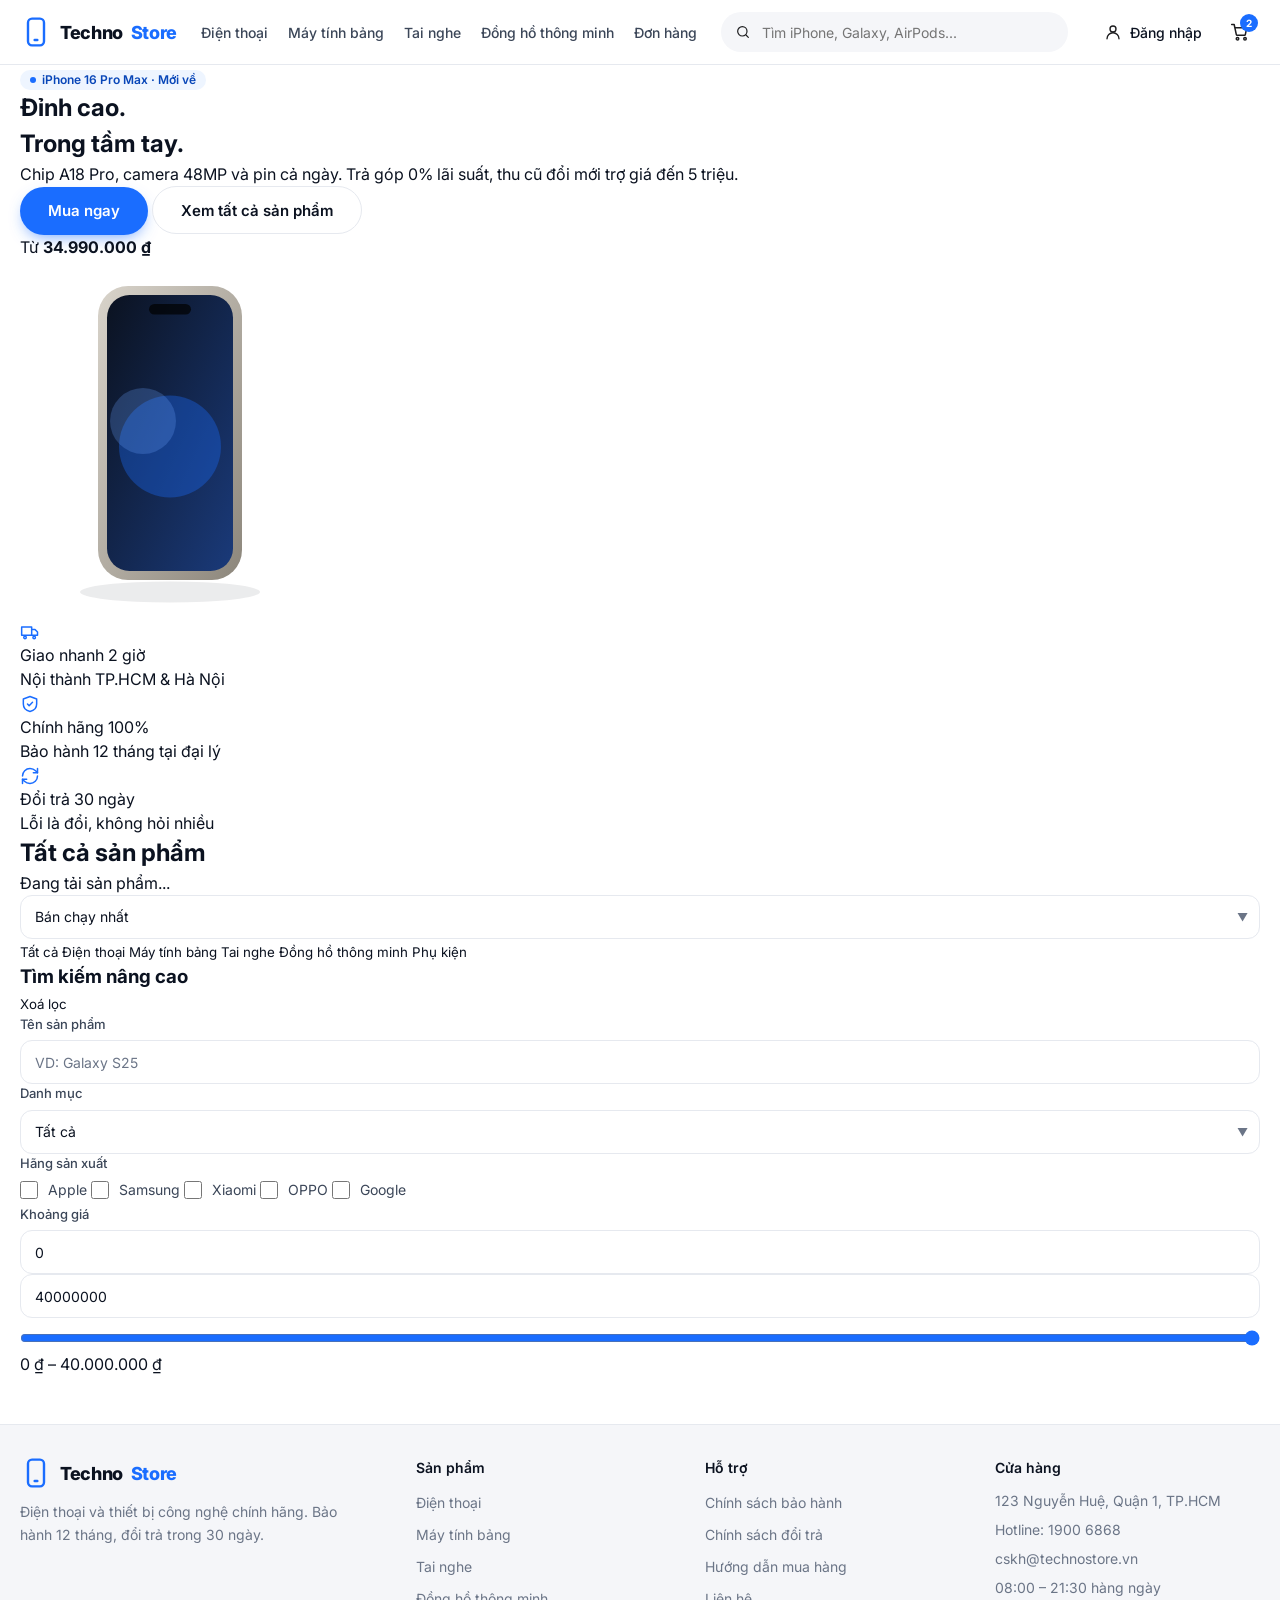
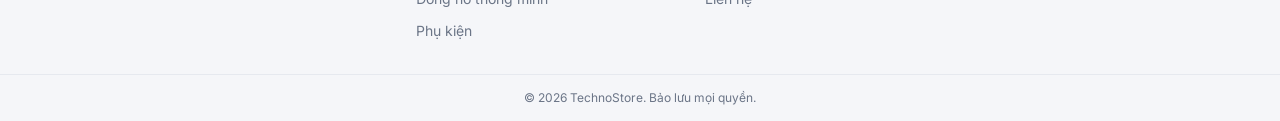
==== index.html @ b29549a3 "Merge branch 'main' into feature/admin" ====
<!DOCTYPE html>
<html lang="vi">

<head>
  <meta charset="UTF-8">
  <meta name="viewport" content="width=device-width, initial-scale=1.0">
  <title>TechnoStore - Điện thoại & Thiết bị công nghệ chính hãng</title>
  <meta name="description"
    content="TechnoStore chuyên cung cấp điện thoại, máy tính bảng, tai nghe, đồng hồ chính hãng. Bảo hành 12 tháng, giao hàng nhanh 2h.">

  <!-- Các tệp định kiểu CSS -->
  <link rel="stylesheet" href="css/components.css">
  <link rel="stylesheet" href="css/page/home.css">
</head>

<body>

  <!-- Vùng chứa phần đầu ứng dụng -->
  <div id="headerContainer"></div>

  <!-- Nội dung chính -->
  <main>
    <!-- Khu vực biểu ngữ nổi bật -->
    <section class="container hero-section">
      <div class="hero-banner">
        <!-- Nội dung giới thiệu nổi bật -->
        <div class="hero-text-col">
          <span class="badge badge-info">iPhone 16 Pro Max · Mới về</span>
          <h1 class="hero-heading">
            Đỉnh cao.<br />Trong tầm tay.
          </h1>
          <p class="hero-desc">
            Chip A18 Pro, camera 48MP và pin cả ngày. Trả góp 0% lãi suất, thu cũ đổi mới trợ giá đến 5 triệu.
          </p>
          <div class="hero-actions">
            <a href="view/customer/detail.html?id=1" class="btn btn-primary btn-lg">Mua ngay</a>
            <button onclick="document.getElementById('list').scrollIntoView({ behavior: 'smooth' })"
              class="btn btn-secondary btn-lg">
              Xem tất cả sản phẩm
            </button>
          </div>
          <div class="hero-price-tag">
            Từ <b id="heroStartingPrice">34.990.000 ₫</b>
          </div>
        </div>

        <!-- Hình minh họa nổi bật -->
        <div class="hero-art-col">
          <div class="hero-glow-circle"></div>
          <div id="heroArtWrapper" class="hero-device-art"></div>
        </div>
      </div>

      <!-- Hàng các ưu đãi nổi bật -->
      <div class="perks-grid">
        <div class="perk-card">
          <div class="perk-icon-wrap">
            <img src="assets/icon/giao-hang.svg" class="icon icon-20" alt="" />
          </div>
          <div>
            <div class="perk-title">Giao nhanh 2 giờ</div>
            <div class="perk-desc">Nội thành TP.HCM & Hà Nội</div>
          </div>
        </div>

        <div class="perk-card">
          <div class="perk-icon-wrap">
            <img src="assets/icon/bao-ve.svg" class="icon icon-20" alt="" />
          </div>
          <div>
            <div class="perk-title">Chính hãng 100%</div>
            <div class="perk-desc">Bảo hành 12 tháng tại đại lý</div>
          </div>
        </div>

        <div class="perk-card">
          <div class="perk-icon-wrap">
            <img src="assets/icon/refresh.svg" class="icon icon-20" alt="" />
          </div>
          <div>
            <div class="perk-title">Đổi trả 30 ngày</div>
            <div class="perk-desc">Lỗi là đổi, không hỏi nhiều</div>
          </div>
        </div>
      </div>
    </section>

    <!-- Khu vực danh sách sản phẩm chính -->
    <section id="list" class="container product-section">
      <!-- Thanh thông tin đầu mục -->
      <div class="section-top-bar">
        <div>
          <h2 class="section-title">Tất cả sản phẩm</h2>
          <p id="productCountDisplay" class="section-subtitle">Đang tải sản phẩm...</p>
        </div>

        <div class="section-controls">
          <div class="select-wrapper sort-select-wrap">
            <select id="filterSortSelect" class="select-control" aria-label="Sắp xếp sản phẩm">
              <option value="pop">Bán chạy nhất</option>
              <option value="asc">Giá thấp → cao</option>
              <option value="desc">Giá cao → thấp</option>
            </select>
            <span class="select-arrow">▼</span>
          </div>
        </div>
      </div>

      <!-- Các nút danh mục -->
      <div class="category-pills-row" id="categoryPillsWrapper">
        <button class="cat-pill-btn active" data-category="Tất cả" onclick="filterCtrl.setCategory('Tất cả')">Tất
          cả</button>
        <button class="cat-pill-btn" data-category="Điện thoại" onclick="filterCtrl.setCategory('Điện thoại')">Điện
          thoại</button>
        <button class="cat-pill-btn" data-category="Máy tính bảng" onclick="filterCtrl.setCategory('Máy tính bảng')">Máy
          tính bảng</button>
        <button class="cat-pill-btn" data-category="Tai nghe" onclick="filterCtrl.setCategory('Tai nghe')">Tai
          nghe</button>
        <button class="cat-pill-btn" data-category="Đồng hồ thông minh"
          onclick="filterCtrl.setCategory('Đồng hồ thông minh')">Đồng hồ thông minh</button>
        <button class="cat-pill-btn" data-category="Phụ kiện" onclick="filterCtrl.setCategory('Phụ kiện')">Phụ
          kiện</button>
      </div>

      <!-- Bố cục cửa hàng hai cột -->
      <div class="store-layout">
        <!-- Thanh bên bộ lọc -->
        <aside class="filter-sidebar">
          <div class="filter-sidebar-header">
            <h3 class="filter-sidebar-title">Tìm kiếm nâng cao</h3>
            <button onclick="filterCtrl.reset()" class="reset-filter-link">Xoá lọc</button>
          </div>

          <!-- Bộ lọc tên sản phẩm -->
          <div class="form-field" style="margin:0;">
            <label class="form-label">Tên sản phẩm</label>
            <input type="text" id="filterKeywordInput" placeholder="VD: Galaxy S25" class="input-control" />
          </div>

          <!-- Bộ lọc danh mục -->
          <div class="form-field" style="margin:0;">
            <label class="form-label">Danh mục</label>
            <div class="select-wrapper">
              <select id="filterCategorySelect" class="select-control">
                <option value="Tất cả">Tất cả</option>
                <option value="Điện thoại">Điện thoại</option>
                <option value="Máy tính bảng">Máy tính bảng</option>
                <option value="Tai nghe">Tai nghe</option>
                <option value="Đồng hồ thông minh">Đồng hồ thông minh</option>
                <option value="Phụ kiện">Phụ kiện</option>
              </select>
              <span class="select-arrow">▼</span>
            </div>
          </div>

          <!-- Bộ lọc hãng sản xuất bằng hộp kiểm -->
          <div>
            <div class="form-label">Hãng sản xuất</div>
            <div class="brand-checkbox-list">
              <label class="checkbox-label">
                <input type="checkbox" class="brand-filter-cb" value="Apple" /> Apple
              </label>
              <label class="checkbox-label">
                <input type="checkbox" class="brand-filter-cb" value="Samsung" /> Samsung
              </label>
              <label class="checkbox-label">
                <input type="checkbox" class="brand-filter-cb" value="Xiaomi" /> Xiaomi
              </label>
              <label class="checkbox-label">
                <input type="checkbox" class="brand-filter-cb" value="OPPO" /> OPPO
              </label>
              <label class="checkbox-label">
                <input type="checkbox" class="brand-filter-cb" value="Google" /> Google
              </label>
            </div>
          </div>

          <!-- Bộ lọc khoảng giá -->
          <div>
            <div class="form-label">Khoảng giá</div>
            <div class="price-inputs-grid">
              <input type="number" id="filterPriceMin" class="input-control" value="0" step="1000000"
                placeholder="Từ" />
              <input type="number" id="filterPriceMax" class="input-control" value="40000000" step="1000000"
                placeholder="Đến" />
            </div>
            <input type="range" id="filterPriceRange" min="0" max="40000000" step="1000000" value="40000000"
              style="margin-top: 12px;" />
            <div class="price-range-label" id="priceRangeLabel">0 ₫ – 40.000.000 ₫</div>
          </div>
        </aside>

        <!-- Lưới sản phẩm và phân trang -->
        <div>
          <div id="productsGrid" class="products-grid"></div>
          <div id="paginationContainer" class="pagination-wrapper"></div>
        </div>
      </div>
    </section>
  </main>

  <!-- Vùng chứa chân trang ứng dụng -->
  <div id="footerContainer"></div>

  <!-- Thanh điều hướng nhanh nổi -->
  <div id="floatingNavContainer"></div>

  <!-- Các mpdule JavaScript -->
  <script src="js/data.js"></script>
  <script src="js/components.js"></script>
  <script src="js/display.js"></script>
  <script src="js/search.js"></script>

  <script>
    document.addEventListener('DOMContentLoaded', () => {
      // 1. Hiển thị phần đầu trang và chân trang
      renderStoreHeader('headerContainer', {
        basePath: './',
        viewPath: 'view/',
        isRoot: true,
        activePage: 'home'
      });

      renderStoreFooter('footerContainer', {
        basePath: './',
        viewPath: 'view/',
        isRoot: true
      });

      // Hiển thị thanh điều hướng nhanh
      // renderFloatingNav('floatingNavContainer', {
      //   basePath: './',
      //   viewPath: 'view/',
      //   isRoot: true,
      //   active: 'store'
      // });

      // 2. Hiển thị hình minh họa nổi bật
      const hero = getProducts()[0];
      const heroArt = document.getElementById('heroArtWrapper');
      if (heroArt && hero) {
        heroArt.innerHTML = renderDeviceArt(hero, 'height:360px; width:auto;');
      }

      // 3. Khởi tạo bộ điều khiển tìm kiếm và lọc
      window.filterCtrl = new FilterController({
        detailUrlPrefix: 'view/customer/detail.html?id='
      });
      window.filterCtrl.init();

      // Kiểm tra danh mục trong URL (nếu có)
      const urlCat = new URLSearchParams(window.location.search).get('cat');
      if (urlCat) {
        filterCtrl.setCategory(urlCat);
      }
    });
  </script>
</body>

</html>
---- css/components.css ----
/* ==========================================================================
   TECHNOSTORE UI COMPONENTS 
   ==========================================================================
   BẢNG MÀU FIGMA (TRA CỨU NHANH):
   - Xanh dương chủ đạo (--color-brand-500): Nút "Mua ngay", Tag "MỚI", Viền Input.
   - Xanh dương đậm (--color-brand-600, 700): Trạng thái Hover/Active của nút chính.
   - Đen đậm (--color-ink): Tiêu đề sản phẩm, Giá tiền, Nút thêm giỏ hàng.
   - Xám đậm (--color-ink-2): Nhãn ô nhập (Label), Text mô tả phụ.
   - Xám nhạt (--color-ink-3): Text Placeholder, Giá cũ gạch ngang.
   - Xám viền (--color-line): Viền khung thẻ Card, Viền bảng Table.
   - Xám nền (--color-surface): Nền body trang web, Nền ảnh sản phẩm.
   - Trắng (--color-white): Nền khối thẻ Card, Nền Modal Popup.
   - Trạng thái: Thành công (Success/Xanh lá), Cảnh báo (Warning/Vàng), Lỗi (Danger/Đỏ).
   ========================================================================== */

@import url('https://fonts.googleapis.com/css2?family=Inter:wght@400;500;600;700;800&display=swap');
/* ==========================================================================
   1. HỆ THỐNG BIẾN TOÀN CỤC (:root)
   ========================================================================== */
:root {
  --font-sans: 'Inter', -apple-system, BlinkMacSystemFont, 'Segoe UI', Roboto, Helvetica, Arial, sans-serif;
  --font-mono: ui-monospace, SFMono-Regular, Menlo, Monaco, Consolas, monospace;

  --color-brand-50: #eef5ff;
  --color-brand-100: #d9e8ff;
  --color-brand-500: #1a6dff;
  --color-brand-600: #0a58e6;
  --color-brand-700: #0846b8;

  --color-ink: #0b1220;
  --color-ink-2: #3b4658;
  --color-ink-3: #6b7587;
  --color-line: #e6e9ef;
  --color-surface: #f5f6f9;
  --color-white: #ffffff;

  --color-success-bg: #ecfdf5;
  --color-success-text: #047857;
  --color-success-dot: #10b981;

  --color-warning-bg: #fffbeb;
  --color-warning-text: #b45309;
  --color-warning-dot: #f59e0b;

  --color-danger-bg: #fef2f2;
  --color-danger-text: #b91c1c;
  --color-danger-dot: #ef4444;

  --color-info-bg: #eef5ff;
  --color-info-text: #0846b8;
  --color-info-dot: #1a6dff;

  --shadow-soft: 0 1px 2px rgba(11, 18, 32, 0.04), 0 8px 24px -8px rgba(11, 18, 32, 0.08);
  --shadow-lift: 0 2px 4px rgba(11, 18, 32, 0.05), 0 18px 40px -12px rgba(11, 18, 32, 0.18);
  --shadow-primary-btn: 0 6px 16px -6px rgba(26, 109, 255, 0.7);

  --radius-sm: 8px;
  --radius-md: 12px;
  --radius-lg: 16px;
  --radius-xl: 20px;
  --radius-2xl: 24px;
  --radius-3xl: 32px;
  --radius-full: 9999px;

  --transition-fast: 0.15s ease;
  --transition-normal: 0.2s ease;
}

/* ==========================================================================
   2. RESET CSS & CẤU HÌNH FONT CHỮ MẶC ĐỊNH
   ========================================================================== */
*,
*::before,
*::after {
  box-sizing: border-box;
  margin: 0;
  padding: 0;
}

html,
body {
  min-height: 100%;
}

body {
  font-family: var(--font-sans);
  background-color: var(--color-white);
  color: var(--color-ink);
  -webkit-font-smoothing: antialiased;
  -moz-osx-font-smoothing: grayscale;
  line-height: 1.5;
}

* {
  scrollbar-width: none;
}

*::-webkit-scrollbar {
  display: none;
}

::selection {
  background: var(--color-brand-100);
  color: var(--color-ink);
}

a {
  color: inherit;
  text-decoration: none;
}

button {
  font-family: inherit;
  border: none;
  background: none;
  cursor: pointer;
  color: inherit;
}

button:disabled {
  cursor: not-allowed;
}

input,
select,
textarea {
  font-family: inherit;
  font-size: inherit;
}

ul,
ol {
  list-style: none;
}

img,
svg {
  display: block;
  max-width: 100%;
}

/* ==========================================================================
   3. BỐ CỤC KHUNG CHỨA (CONTAINER) & HIỆU ỨNG POPUP
   ========================================================================== */
@keyframes pop {
  from {
    opacity: 0;
    transform: translateY(8px) scale(0.98);
  }

  to {
    opacity: 1;
    transform: none;
  }
}

.pop {
  animation: pop 0.25s ease-out forwards;
}

.container {
  width: 100%;
  max-width: 1280px;
  margin-left: auto;
  margin-right: auto;
  padding-left: 20px;
  padding-right: 20px;
}

.container-narrow {
  width: 100%;
  max-width: 1152px;
  margin-left: auto;
  margin-right: auto;
  padding-left: 20px;
  padding-right: 20px;
}

/* ==========================================================================
   4. CÁC BIẾN THỂ NÚT BẤM (BUTTONS)
   Tương ứng các nút Mua ngay, Đăng nhập, Hủy, Xem thêm trên Figma
   ========================================================================== */
.btn {
  display: inline-flex;
  align-items: center;
  justify-content: center;
  gap: 8px;
  border-radius: var(--radius-full);
  font-weight: 600;
  transition: all var(--transition-fast);
  cursor: pointer;
  text-decoration: none;
  white-space: nowrap;
}

.btn:focus-visible {
  outline: 2px solid var(--color-brand-500);
  outline-offset: 2px;
}

.btn:disabled {
  background-color: var(--color-surface) !important;
  color: var(--color-ink-3) !important;
  box-shadow: none !important;
  border-color: transparent !important;
  cursor: not-allowed;
}

.btn-primary {
  background-color: var(--color-brand-500);
  color: var(--color-white);
  box-shadow: var(--shadow-primary-btn);
}

.btn-primary:hover:not(:disabled) {
  background-color: var(--color-brand-600);
}

.btn-primary:active:not(:disabled) {
  background-color: var(--color-brand-700);
}

.btn-dark {
  background-color: var(--color-ink);
  color: var(--color-white);
}

.btn-dark:hover:not(:disabled) {
  background-color: #000000;
}

.btn-secondary {
  background-color: var(--color-white);
  color: var(--color-ink);
  border: 1px solid var(--color-line);
}

.btn-secondary:hover:not(:disabled) {
  border-color: var(--color-ink-3);
  background-color: var(--color-surface);
}

.btn-ghost {
  background-color: transparent;
  color: var(--color-brand-600);
}

.btn-ghost:hover:not(:disabled) {
  background-color: var(--color-brand-50);
}

.btn-danger {
  background-color: var(--color-danger-bg);
  color: var(--color-danger-text);
}

.btn-danger:hover:not(:disabled) {
  background-color: #fee2e2;
}

.btn-sm {
  height: 32px;
  padding: 0 12px;
  font-size: 13px;
}

.btn-md {
  height: 40px;
  padding: 0 20px;
  font-size: 14px;
}

.btn-lg {
  height: 48px;
  padding: 0 28px;
  font-size: 15px;
}

.btn-full {
  width: 100%;
}

/* ==========================================================================
   5. Ô NHẬP LIỆU & BIỂU MẪU (FORMS & INPUTS)
   Tương ứng thanh Tìm kiếm, Form Đăng nhập/Thanh toán trên Figma
   ========================================================================== */
.form-field {
  display: block;
  margin-bottom: 16px;
}

.form-label {
  display: block;
  margin-bottom: 6px;
  font-size: 13px;
  font-weight: 500;
  color: var(--color-ink-2);
}

.form-hint {
  display: block;
  margin-top: 4px;
  font-size: 12px;
  color: var(--color-ink-3);
}

.input-control,
.select-control,
.textarea-control {
  height: 44px;
  width: 100%;
  border-radius: var(--radius-md);
  border: 1px solid var(--color-line);
  background-color: var(--color-white);
  padding: 0 14px;
  font-size: 14px;
  color: var(--color-ink);
  transition: border-color var(--transition-fast), box-shadow var(--transition-fast);
}

.textarea-control {
  height: auto;
  padding: 12px 14px;
  resize: vertical;
}

.input-control::placeholder,
.textarea-control::placeholder {
  color: var(--color-ink-3);
}

.input-control:focus,
.select-control:focus,
.textarea-control:focus {
  border-color: var(--color-brand-500);
  outline: none;
  box-shadow: 0 0 0 4px var(--color-brand-100);
}

.input-control:disabled,
.select-control:disabled,
.textarea-control:disabled {
  background-color: var(--color-surface);
  cursor: not-allowed;
}

.select-wrapper {
  position: relative;
  display: block;
  width: 100%;
}

.select-control {
  appearance: none;
  -webkit-appearance: none;
  padding-right: 36px;
  cursor: pointer;
}

.select-arrow {
  position: absolute;
  right: 12px;
  top: 50%;
  transform: translateY(-50%);
  pointer-events: none;
  color: var(--color-ink-3);
  font-size: 11px;
}

.checkbox-label,
.radio-label {
  display: inline-flex;
  align-items: center;
  gap: 10px;
  font-size: 14px;
  color: var(--color-ink-2);
  cursor: pointer;
  user-select: none;
  transition: color var(--transition-fast);
}

.checkbox-label:hover,
.radio-label:hover {
  color: var(--color-ink);
}

.checkbox-label input[type="checkbox"],
.radio-label input[type="radio"] {
  width: 18px;
  height: 18px;
  accent-color: var(--color-brand-500);
  cursor: pointer;
}

input[type="range"] {
  width: 100%;
  accent-color: var(--color-brand-500);
  cursor: pointer;
}

/* ==========================================================================
   6. NHÃN TRẠNG THÁI & TAG SẢN PHẨM (BADGES & TAGS)
   Tương ứng nhãn Đã giao/Đã hủy trong Admin, tag Giảm giá ở góc thẻ sản phẩm
   ========================================================================== */
.badge {
  display: inline-flex;
  align-items: center;
  gap: 6px;
  white-space: nowrap;
  border-radius: var(--radius-full);
  padding: 4px 10px;
  font-size: 12px;
  font-weight: 600;
  line-height: 1;
}

.badge::before {
  content: '';
  display: inline-block;
  width: 6px;
  height: 6px;
  border-radius: var(--radius-full);
}

.badge-info {
  background-color: var(--color-info-bg);
  color: var(--color-info-text);
}

.badge-info::before {
  background-color: var(--color-info-dot);
}

.badge-warning {
  background-color: var(--color-warning-bg);
  color: var(--color-warning-text);
}

.badge-warning::before {
  background-color: var(--color-warning-dot);
}

.badge-success {
  background-color: var(--color-success-bg);
  color: var(--color-success-text);
}

.badge-success::before {
  background-color: var(--color-success-dot);
}

.badge-danger {
  background-color: var(--color-danger-bg);
  color: var(--color-danger-text);
}

.badge-danger::before {
  background-color: var(--color-danger-dot);
}

.badge-neutral {
  background-color: var(--color-surface);
  color: var(--color-ink-2);
}

.badge-neutral::before {
  background-color: var(--color-ink-3);
}

.product-tag {
  border-radius: var(--radius-full);
  padding: 4px 10px;
  font-size: 11px;
  font-weight: 700;
  color: var(--color-white);
  line-height: 1;
}

.product-tag-new {
  background-color: var(--color-brand-500);
}

.product-tag-sale {
  background-color: var(--color-danger-dot);
}

/* ==========================================================================
   7. THANH CHUYỂN TRANG (PAGINATION)
   Tương ứng cụm số thứ tự trang [1] [2] [3] ở cuối danh sách sản phẩm
   ========================================================================== */
.pagination {
  display: flex;
  align-items: center;
  justify-content: center;
  gap: 4px;
}

.page-btn {
  display: grid;
  place-items: center;
  width: 36px;
  height: 36px;
  border-radius: var(--radius-full);
  font-size: 14px;
  font-weight: 500;
  color: var(--color-ink-2);
  transition: all var(--transition-fast);
  cursor: pointer;
}

.page-btn:hover:not(:disabled):not(.active) {
  background-color: var(--color-surface);
  color: var(--color-ink);
}

.page-btn.active {
  background-color: var(--color-ink);
  color: var(--color-white);
}

.page-btn:disabled {
  opacity: 0.4;
  cursor: not-allowed;
}

/* ==========================================================================
   8. BẢNG DỮ LIỆU QUẢN TRỊ ADMIN (DATA TABLE)
   Tương ứng danh sách Khách hàng, Đơn hàng, Kho hàng trong trang Admin
   ========================================================================== */
.table-responsive {
  width: 100%;
  overflow-x: auto;
  border-radius: var(--radius-2xl);
  border: 1px solid var(--color-line);
  background-color: var(--color-white);
  box-shadow: var(--shadow-soft);
}

.data-table {
  width: 100%;
  min-width: 720px;
  border-collapse: collapse;
  text-align: left;
  font-size: 14px;
}

.data-table thead tr {
  border-bottom: 1px solid var(--color-line);
  background-color: rgba(245, 246, 249, 0.7);
  font-size: 12px;
  text-transform: uppercase;
  letter-spacing: 0.05em;
  color: var(--color-ink-3);
}

.data-table th {
  padding: 12px 16px;
  font-weight: 600;
}

.data-table tbody tr {
  border-bottom: 1px solid rgba(230, 233, 239, 0.7);
  transition: background-color var(--transition-fast);
}

.data-table tbody tr:last-child {
  border-bottom: none;
}

.data-table tbody tr:hover {
  background-color: rgba(238, 245, 255, 0.4);
}

.data-table td {
  padding: 14px 16px;
  color: var(--color-ink-2);
  vertical-align: middle;
}

.data-table .text-right {
  text-align: right;
}

.data-table .text-center {
  text-align: center;
}

/* ==========================================================================
   9. CỬA SỔ BẬT LÊN (MODAL POPUP)
   Tương ứng khung Xác nhận xóa, form Thêm Sản Phẩm bật đè lên màn hình
   ========================================================================== */
.modal-overlay {
  position: fixed;
  inset: 0;
  z-index: 100;
  display: grid;
  place-items: center;
  background-color: rgba(11, 18, 32, 0.4);
  padding: 16px;
  backdrop-filter: blur(4px);
}

.modal-box {
  width: 100%;
  max-width: 480px;
  max-height: 90vh;
  overflow-y: auto;
  background-color: var(--color-white);
  border-radius: var(--radius-3xl);
  box-shadow: var(--shadow-lift);
}

.modal-box.modal-wide {
  max-width: 680px;
}

.modal-header {
  display: flex;
  align-items: center;
  justify-content: space-between;
  border-bottom: 1px solid var(--color-line);
  padding: 16px 24px;
}

.modal-title {
  font-size: 18px;
  font-weight: 600;
}

.modal-close-btn {
  display: grid;
  place-items: center;
  width: 32px;
  height: 32px;
  border-radius: var(--radius-full);
  color: var(--color-ink-3);
  transition: background-color var(--transition-fast);
}

.modal-close-btn:hover {
  background-color: var(--color-surface);
  color: var(--color-ink);
}

.modal-body {
  padding: 20px 24px;
}

.modal-footer {
  display: flex;
  justify-content: flex-end;
  gap: 8px;
  border-top: 1px solid var(--color-line);
  padding: 16px 24px;
}

/* ==========================================================================
   10. THẺ HIỂN THỊ SẢN PHẨM (PRODUCT CARD)
   Tương ứng khối chữ nhật chứa ảnh, tên, giá bán và nút [+] Thêm giỏ hàng
   ========================================================================== */
.product-card {
  display: flex;
  flex-direction: column;
  overflow: hidden;
  border-radius: var(--radius-3xl);
  border: 1px solid var(--color-line);
  background-color: var(--color-white);
  box-shadow: var(--shadow-soft);
  transition: transform var(--transition-normal), box-shadow var(--transition-normal);
}

.product-card:hover {
  transform: translateY(-4px);
  box-shadow: var(--shadow-lift);
}

.product-img-btn {
  position: relative;
  display: block;
  background-color: var(--color-surface);
  padding: 24px 32px 8px;
  text-align: left;
  border: none;
  cursor: pointer;
  width: 100%;
}

.product-badges {
  position: absolute;
  left: 16px;
  top: 16px;
  display: flex;
  gap: 6px;
  z-index: 2;
}

.product-art-wrap {
  margin: 0 auto;
  height: 192px;
  display: flex;
  align-items: center;
  justify-content: center;
  transition: transform 0.3s ease;
}

.product-card:hover .product-art-wrap {
  transform: scale(1.05);
}

.product-card-body {
  display: flex;
  flex-direction: column;
  flex: 1;
  gap: 8px;
  padding: 20px;
}

.product-brand {
  font-size: 12px;
  font-weight: 500;
  text-transform: uppercase;
  letter-spacing: 0.05em;
  color: var(--color-ink-3);
}

.product-title {
  text-align: left;
  font-size: 15px;
  font-weight: 600;
  line-height: 1.4;
  color: var(--color-ink);
  transition: color var(--transition-fast);
  text-decoration: none;
  cursor: pointer;
  border: none;
  padding: 0;
  background: none;
}

.product-title:hover {
  color: var(--color-brand-600);
}

.product-rating {
  display: flex;
  align-items: center;
  gap: 4px;
  font-size: 12px;
  color: var(--color-ink-3);
}

.star-icon {
  color: #fbbf24;
  fill: #fbbf24;
}

.product-bottom-row {
  margin-top: auto;
  display: flex;
  align-items: flex-end;
  justify-content: space-between;
  gap: 8px;
  padding-top: 8px;
}

.product-price {
  font-size: 18px;
  font-weight: 700;
  color: var(--color-ink);
}

.product-old-price {
  font-size: 12px;
  color: var(--color-ink-3);
  text-decoration: line-through;
}

.product-add-btn {
  display: grid;
  place-items: center;
  width: 40px;
  height: 40px;
  border-radius: var(--radius-full);
  background-color: var(--color-ink);
  color: var(--color-white);
  transition: background-color var(--transition-fast), transform var(--transition-fast);
  cursor: pointer;
  border: none;
}

.product-add-btn:hover {
  background-color: var(--color-brand-500);
  transform: scale(1.05);
}

/* ==========================================================================
   11. THANH ĐIỀU HƯỚNG ĐẦU TRANG (STORE HEADER)
   Tương ứng thanh chứa Logo, Ô tìm kiếm và icon Giỏ hàng cố định trên cùng
   ========================================================================== */
.store-header {
  position: sticky;
  top: 0;
  z-index: 40;
  border-bottom: 1px solid var(--color-line);
  background-color: rgba(255, 255, 255, 0.85);
  backdrop-filter: blur(20px);
  -webkit-backdrop-filter: blur(20px);
}

.header-container {
  display: flex;
  height: 64px;
  max-width: 1280px;
  margin: 0 auto;
  align-items: center;
  gap: 24px;
  padding: 0 20px;
}

.brand-logo {
  display: flex;
  align-items: center;
  gap: 8px;
  font-size: 18px;
  font-weight: 800;
  letter-spacing: -0.02em;
  color: var(--color-ink);
  text-decoration: none;
}

.logo-icon-box {
  display: grid;
  place-items: center;
  width: 32px;
  height: 32px;
  border-radius: var(--radius-md);
  background-color: var(--color-brand-500);
  color: var(--color-white);
}

.brand-accent {
  color: var(--color-brand-500);
}

.store-nav {
  display: none;
  align-items: center;
  gap: 20px;
  font-size: 14px;
  font-weight: 500;
  color: var(--color-ink-2);
}

@media (min-width: 1024px) {
  .store-nav {
    display: flex;
  }
}

.nav-link {
  color: var(--color-ink-2);
  text-decoration: none;
  transition: color var(--transition-fast);
}

.nav-link:hover,
.nav-link.active {
  color: var(--color-ink);
}

.header-search {
  position: relative;
  display: none;
  flex: 1;
  max-width: 448px;
  margin-left: auto;
}

@media (min-width: 768px) {
  .header-search {
    display: block;
  }
}

.header-search-icon {
  position: absolute;
  left: 14px;
  top: 50%;
  transform: translateY(-50%);
  color: var(--color-ink-3);
  pointer-events: none;
}

.header-search-input {
  width: 100%;
  height: 40px;
  border-radius: var(--radius-full);
  background-color: var(--color-surface);
  border: 1px solid transparent;
  padding-left: 40px;
  padding-right: 16px;
  font-size: 14px;
  outline: none;
  transition: all var(--transition-fast);
}

.header-search-input:focus {
  background-color: var(--color-white);
  border-color: var(--color-brand-500);
  box-shadow: 0 0 0 4px var(--color-brand-100);
}

.header-actions {
  display: flex;
  align-items: center;
  gap: 6px;
  margin-left: auto;
}

@media (min-width: 768px) {
  .header-actions {
    margin-left: 0;
  }
}

.user-btn {
  display: flex;
  height: 40px;
  align-items: center;
  gap: 8px;
  border-radius: var(--radius-full);
  padding: 0 12px;
  font-size: 14px;
  font-weight: 500;
  color: var(--color-ink);
  transition: background-color var(--transition-fast);
}

.user-btn:hover {
  background-color: var(--color-surface);
}

.cart-btn {
  position: relative;
  display: grid;
  place-items: center;
  width: 40px;
  height: 40px;
  border-radius: var(--radius-full);
  color: var(--color-ink);
  transition: background-color var(--transition-fast);
}

.cart-btn:hover {
  background-color: var(--color-surface);
}

.cart-count-badge {
  position: absolute;
  right: 2px;
  top: 2px;
  display: grid;
  place-items: center;
  width: 18px;
  height: 18px;
  border-radius: var(--radius-full);
  background-color: var(--color-brand-500);
  font-size: 10px;
  font-weight: 700;
  color: var(--color-white);
  line-height: 1;
}

/* ==========================================================================
   12. CHÂN TRANG WEB (STORE FOOTER)
   Tương ứng dải thông tin Liên hệ, Chính sách ở cuối mọi trang
   ========================================================================== */
.store-footer {
  margin-top: 48px;
  border-top: 1px solid var(--color-line);
  background-color: var(--color-surface);
}

.footer-container {
  display: grid;
  gap: 24px;
  max-width: 1280px;
  margin: 0 auto;
  padding: 32px 20px;
}

@media (min-width: 768px) {
  .footer-container {
    grid-template-columns: 1.4fr 1fr 1fr 1fr;
  }
}

.footer-brand-desc {
  margin-top: 12px;
  max-width: 320px;
  font-size: 14px;
  line-height: 1.6;
  color: var(--color-ink-3);
}

.footer-admin-link {
  display: inline-block;
  margin-top: 16px;
  font-size: 12px;
  font-weight: 500;
  color: var(--color-brand-600);
  text-decoration: none;
}

.footer-admin-link:hover {
  text-decoration: underline;
}

.footer-col-title {
  margin-bottom: 12px;
  font-size: 14px;
  font-weight: 600;
  color: var(--color-ink);
}

.footer-links-list {
  display: flex;
  flex-direction: column;
  gap: 8px;
}

.footer-link {
  font-size: 14px;
  color: var(--color-ink-3);
  text-decoration: none;
  transition: color var(--transition-fast);
}

.footer-link:hover {
  color: var(--color-ink);
}

.footer-bottom-bar {
  border-top: 1px solid var(--color-line);
  padding: 14px 0;
  text-align: center;
  font-size: 12px;
  color: var(--color-ink-3);
}

/* ==========================================================================
   13. THANH MENU NỔI DƯỚI MÀN HÌNH (FLOATING BOTTOM NAV)
   Tương ứng thanh chứa nút "Khách hàng" / "Quản trị" trôi nổi dưới đáy
   ========================================================================== */
.floating-nav {
  position: fixed;
  bottom: 16px;
  left: 50%;
  transform: translateX(-50%);
  z-index: 60;
  display: flex;
  gap: 4px;
  border-radius: var(--radius-full);
  border: 1px solid var(--color-line);
  background-color: rgba(255, 255, 255, 0.92);
  padding: 4px;
  box-shadow: var(--shadow-lift);
  backdrop-filter: blur(20px);
  -webkit-backdrop-filter: blur(20px);
}

.floating-pill-btn {
  display: flex;
  height: 36px;
  align-items: center;
  gap: 6px;
  border-radius: var(--radius-full);
  padding: 0 16px;
  font-size: 13px;
  font-weight: 600;
  color: var(--color-ink-2);
  transition: all var(--transition-fast);
  text-decoration: none;
}

.floating-pill-btn:hover {
  background-color: var(--color-surface);
}

.floating-pill-btn.active {
  background-color: var(--color-ink);
  color: var(--color-white);
}

/* ==========================================================================
   14. CÁC CLASS CHỈNH KÍCH THƯỚC ICON NHANH
   ========================================================================== */
.icon {
  display: inline-block;
  vertical-align: middle;
  flex-shrink: 0;
}

.icon-14 {
  width: 14px;
  height: 14px;
}

.icon-16 {
  width: 16px;
  height: 16px;
}

.icon-18 {
  width: 18px;
  height: 18px;
}

.icon-20 {
  width: 20px;
  height: 20px;
}

.icon-24 {
  width: 24px;
  height: 24px;
}

.icon-32 {
  width: 32px;
  height: 32px;
}
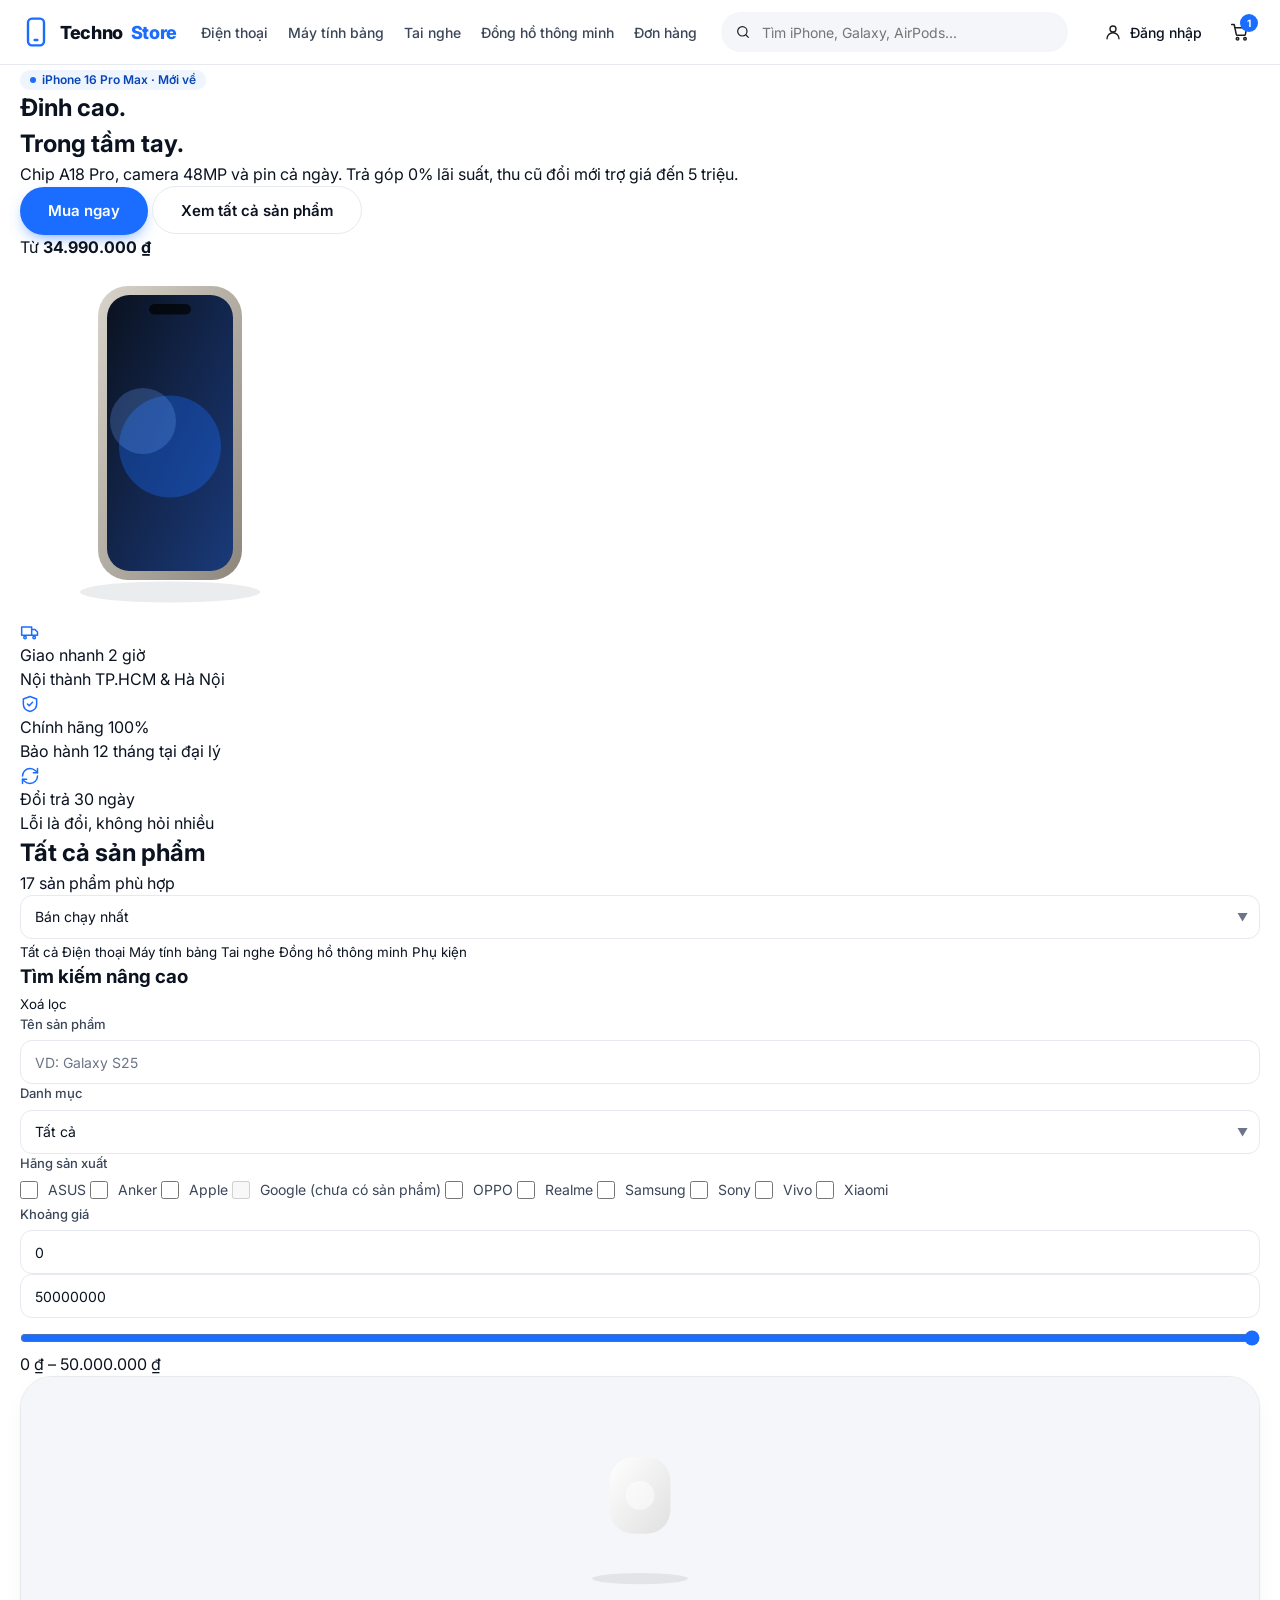
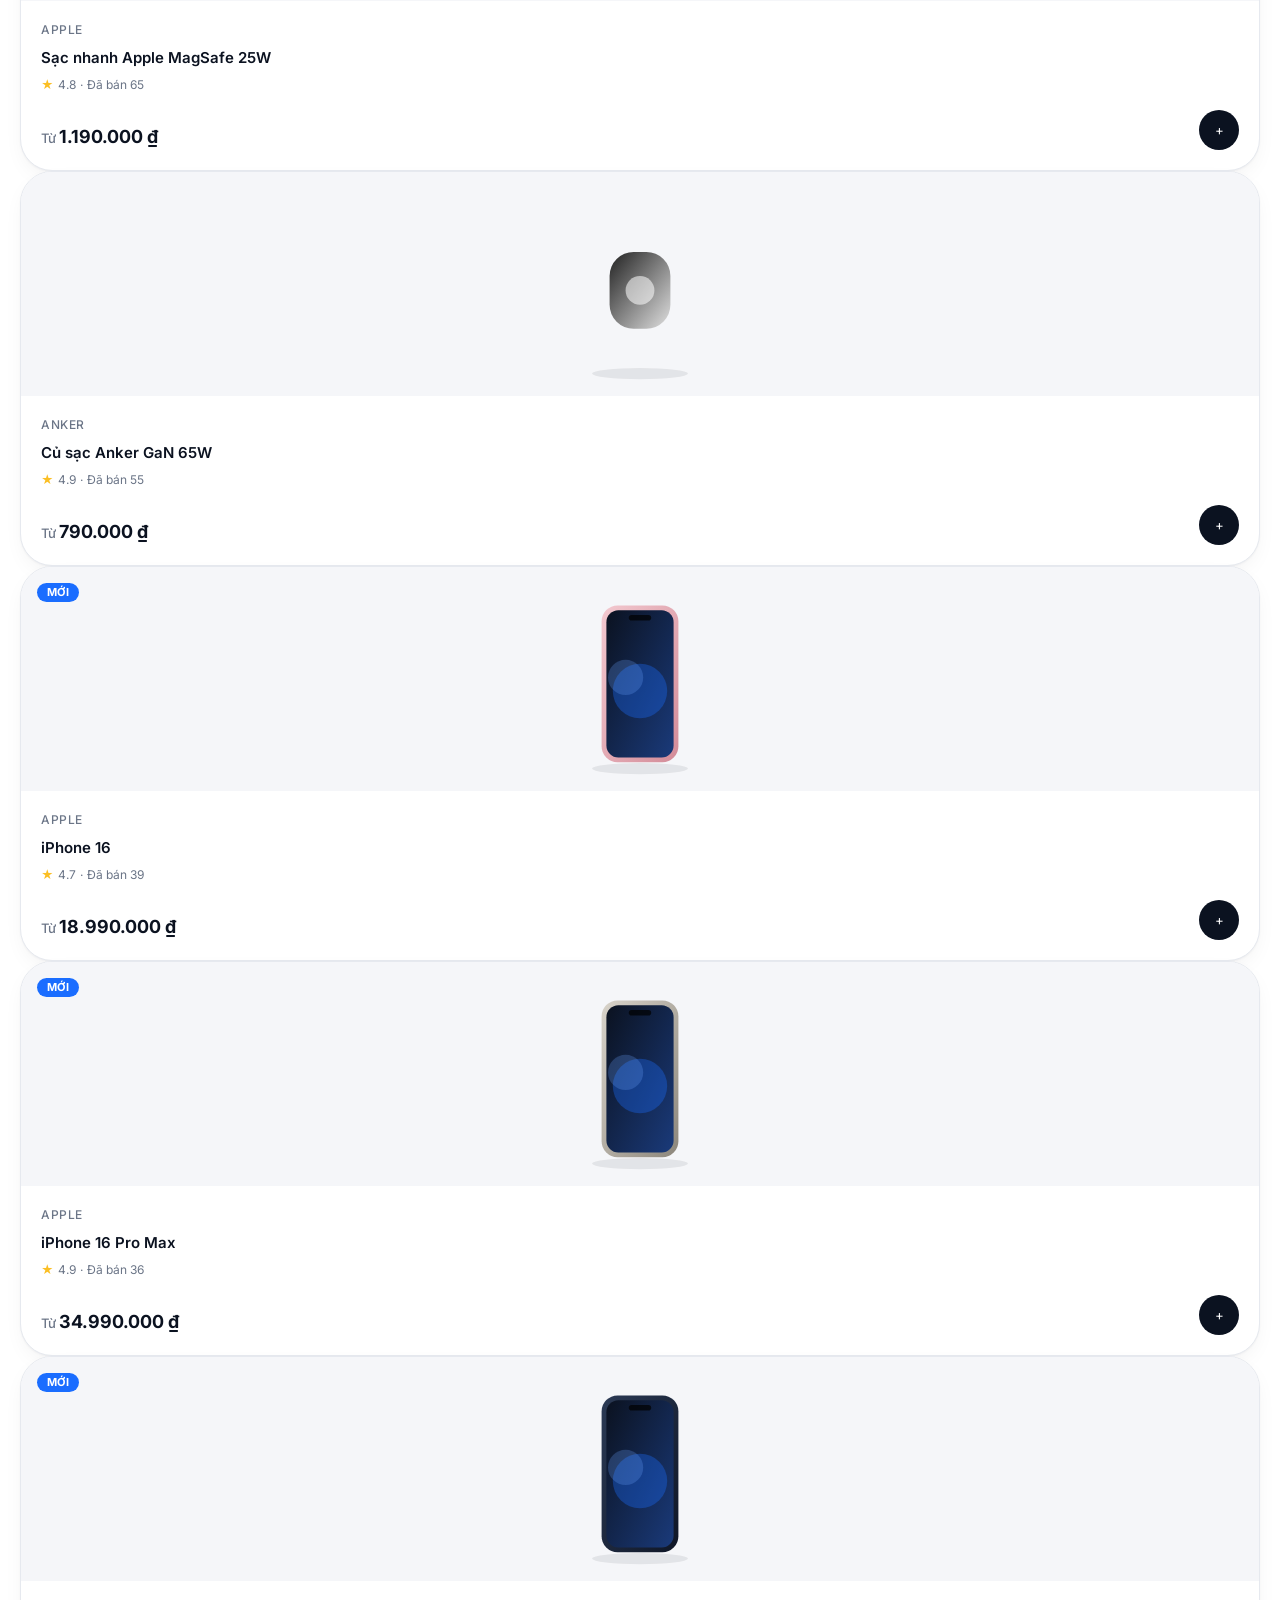
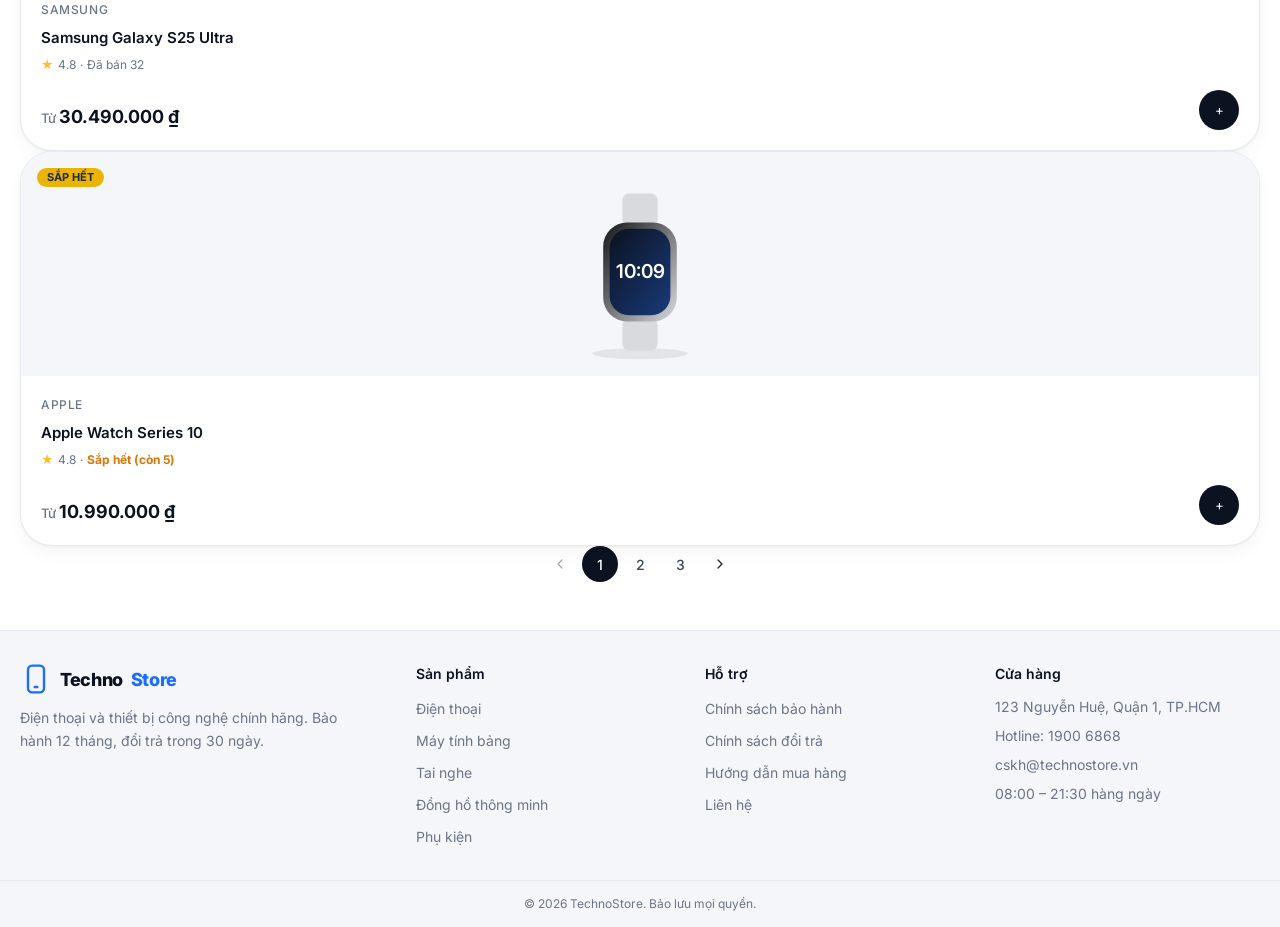
==== commit 8d8f651d: "fix index" ====
--- a/index.html
+++ b/index.html
@@ -8,28 +8,28 @@
   <meta name="description"
     content="TechnoStore chuyên cung cấp điện thoại, máy tính bảng, tai nghe, đồng hồ chính hãng. Bảo hành 12 tháng, giao hàng nhanh 2h.">
 
-  <!-- Các tệp định kiểu CSS -->
+  <!-- CSS Stylesheets (Đã gộp base.css & components.css) -->
   <link rel="stylesheet" href="css/components.css">
   <link rel="stylesheet" href="css/page/home.css">
 </head>
 
 <body>
 
-  <!-- Vùng chứa phần đầu ứng dụng -->
+  <!-- App Header Container -->
   <div id="headerContainer"></div>
 
-  <!-- Nội dung chính -->
+  <!-- Main Content -->
   <main>
-    <!-- Khu vực biểu ngữ nổi bật -->
+    <!-- Hero Banner Section -->
     <section class="container hero-section">
       <div class="hero-banner">
-        <!-- Nội dung giới thiệu nổi bật -->
+        <!-- Hero Text -->
         <div class="hero-text-col">
           <span class="badge badge-info">iPhone 16 Pro Max · Mới về</span>
           <h1 class="hero-heading">
             Đỉnh cao.<br />Trong tầm tay.
           </h1>
-          <p class="hero-desc">
+          <p class="hero-desc"> 
             Chip A18 Pro, camera 48MP và pin cả ngày. Trả góp 0% lãi suất, thu cũ đổi mới trợ giá đến 5 triệu.
           </p>
           <div class="hero-actions">
@@ -44,14 +44,14 @@
           </div>
         </div>
 
-        <!-- Hình minh họa nổi bật -->
+        <!-- Hero Graphic -->
         <div class="hero-art-col">
           <div class="hero-glow-circle"></div>
           <div id="heroArtWrapper" class="hero-device-art"></div>
         </div>
       </div>
 
-      <!-- Hàng các ưu đãi nổi bật -->
+      <!-- Feature Perks Row -->
       <div class="perks-grid">
         <div class="perk-card">
           <div class="perk-icon-wrap">
@@ -85,9 +85,9 @@
       </div>
     </section>
 
-    <!-- Khu vực danh sách sản phẩm chính -->
+    <!-- Main Products List Section -->
     <section id="list" class="container product-section">
-      <!-- Thanh thông tin đầu mục -->
+      <!-- Section Top Bar -->
       <div class="section-top-bar">
         <div>
           <h2 class="section-title">Tất cả sản phẩm</h2>
@@ -106,7 +106,7 @@
         </div>
       </div>
 
-      <!-- Các nút danh mục -->
+      <!-- Category Pills -->
       <div class="category-pills-row" id="categoryPillsWrapper">
         <button class="cat-pill-btn active" data-category="Tất cả" onclick="filterCtrl.setCategory('Tất cả')">Tất
           cả</button>
@@ -122,22 +122,22 @@
           kiện</button>
       </div>
 
-      <!-- Bố cục cửa hàng hai cột -->
+      <!-- Two-Column Store Layout -->
       <div class="store-layout">
-        <!-- Thanh bên bộ lọc -->
+        <!-- Sidebar Filters -->
         <aside class="filter-sidebar">
           <div class="filter-sidebar-header">
             <h3 class="filter-sidebar-title">Tìm kiếm nâng cao</h3>
             <button onclick="filterCtrl.reset()" class="reset-filter-link">Xoá lọc</button>
           </div>
 
-          <!-- Bộ lọc tên sản phẩm -->
+          <!-- Product Name Filter -->
           <div class="form-field" style="margin:0;">
             <label class="form-label">Tên sản phẩm</label>
             <input type="text" id="filterKeywordInput" placeholder="VD: Galaxy S25" class="input-control" />
           </div>
 
-          <!-- Bộ lọc danh mục -->
+          <!-- Category Select Filter -->
           <div class="form-field" style="margin:0;">
             <label class="form-label">Danh mục</label>
             <div class="select-wrapper">
@@ -153,10 +153,10 @@
             </div>
           </div>
 
-          <!-- Bộ lọc hãng sản xuất bằng hộp kiểm -->
+          <!-- Brand Checkboxes Filter -->
           <div>
             <div class="form-label">Hãng sản xuất</div>
-            <div class="brand-checkbox-list">
+            <div class="brand-checkbox-list" id="brandCheckboxList">
               <label class="checkbox-label">
                 <input type="checkbox" class="brand-filter-cb" value="Apple" /> Apple
               </label>
@@ -170,27 +170,42 @@
                 <input type="checkbox" class="brand-filter-cb" value="OPPO" /> OPPO
               </label>
               <label class="checkbox-label">
+                <input type="checkbox" class="brand-filter-cb" value="Vivo" /> Vivo
+              </label>
+              <label class="checkbox-label">
+                <input type="checkbox" class="brand-filter-cb" value="Realme" /> Realme
+              </label>
+              <label class="checkbox-label">
+                <input type="checkbox" class="brand-filter-cb" value="ASUS" /> ASUS
+              </label>
+              <label class="checkbox-label">
+                <input type="checkbox" class="brand-filter-cb" value="Sony" /> Sony
+              </label>
+              <label class="checkbox-label">
+                <input type="checkbox" class="brand-filter-cb" value="Anker" /> Anker
+              </label>
+              <label class="checkbox-label">
                 <input type="checkbox" class="brand-filter-cb" value="Google" /> Google
               </label>
             </div>
           </div>
 
-          <!-- Bộ lọc khoảng giá -->
+          <!-- Price Range Filter -->
           <div>
             <div class="form-label">Khoảng giá</div>
             <div class="price-inputs-grid">
               <input type="number" id="filterPriceMin" class="input-control" value="0" step="1000000"
                 placeholder="Từ" />
-              <input type="number" id="filterPriceMax" class="input-control" value="40000000" step="1000000"
+              <input type="number" id="filterPriceMax" class="input-control" value="50000000" step="1000000"
                 placeholder="Đến" />
             </div>
-            <input type="range" id="filterPriceRange" min="0" max="40000000" step="1000000" value="40000000"
+            <input type="range" id="filterPriceRange" min="0" max="50000000" step="1000000" value="50000000"
               style="margin-top: 12px;" />
-            <div class="price-range-label" id="priceRangeLabel">0 ₫ – 40.000.000 ₫</div>
+            <div class="price-range-label" id="priceRangeLabel">0 ₫ – 50.000.000 ₫</div>
           </div>
         </aside>
 
-        <!-- Lưới sản phẩm và phân trang -->
+        <!-- Products Grid & Pagination -->
         <div>
           <div id="productsGrid" class="products-grid"></div>
           <div id="paginationContainer" class="pagination-wrapper"></div>
@@ -199,13 +214,13 @@
     </section>
   </main>
 
-  <!-- Vùng chứa chân trang ứng dụng -->
+  <!-- App Footer Container -->
   <div id="footerContainer"></div>
 
-  <!-- Thanh điều hướng nhanh nổi -->
+  <!-- Floating Quick Switcher -->
   <div id="floatingNavContainer"></div>
 
-  <!-- Các mpdule JavaScript -->
+  <!-- JavaScript Modules -->
   <script src="js/data.js"></script>
   <script src="js/components.js"></script>
   <script src="js/display.js"></script>
@@ -213,7 +228,7 @@
 
   <script>
     document.addEventListener('DOMContentLoaded', () => {
-      // 1. Hiển thị phần đầu trang và chân trang
+      // 1. Render Header & Footer
       renderStoreHeader('headerContainer', {
         basePath: './',
         viewPath: 'view/',
@@ -227,28 +242,29 @@
         isRoot: true
       });
 
-      // Hiển thị thanh điều hướng nhanh
-      // renderFloatingNav('floatingNavContainer', {
-      //   basePath: './',
-      //   viewPath: 'view/',
-      //   isRoot: true,
-      //   active: 'store'
-      // });
-
-      // 2. Hiển thị hình minh họa nổi bật
-      const hero = getProducts()[0];
+      // 2. Render Hero Graphic & Giá bắt đầu (Ưu tiên sản phẩm còn hàng)
+      const hero = getProducts().find(p => !p.isDeleted && (Number(p.stock) || 0) > 0) || getProducts()[0];
       const heroArt = document.getElementById('heroArtWrapper');
       if (heroArt && hero) {
-        heroArt.innerHTML = renderDeviceArt(hero, 'height:360px; width:auto;');
+        if (hero.image) {
+          heroArt.innerHTML = `<img src="${hero.image}" style="max-height:360px; max-width:100%; object-fit:contain;" alt="${hero.name}" />`;
+        } else {
+          heroArt.innerHTML = renderDeviceArt(hero, 'height:360px; width:auto;');
+        }
       }
-
-      // 3. Khởi tạo bộ điều khiển tìm kiếm và lọc
+      const heroPriceEl = document.getElementById('heroStartingPrice');
+      if (heroPriceEl && hero) {
+        heroPriceEl.textContent = vnd(hero.basePrice || hero.price);
+      }
+
+      // 3. Initialize Search & Filter Controller (Chế độ Trang chủ: ẩn sản phẩm hết hàng)
       window.filterCtrl = new FilterController({
-        detailUrlPrefix: 'view/customer/detail.html?id='
+        detailUrlPrefix: 'view/customer/detail.html?id=',
+        isHome: true
       });
       window.filterCtrl.init();
 
-      // Kiểm tra danh mục trong URL (nếu có)
+      // Check category in URL if any
       const urlCat = new URLSearchParams(window.location.search).get('cat');
       if (urlCat) {
         filterCtrl.setCategory(urlCat);
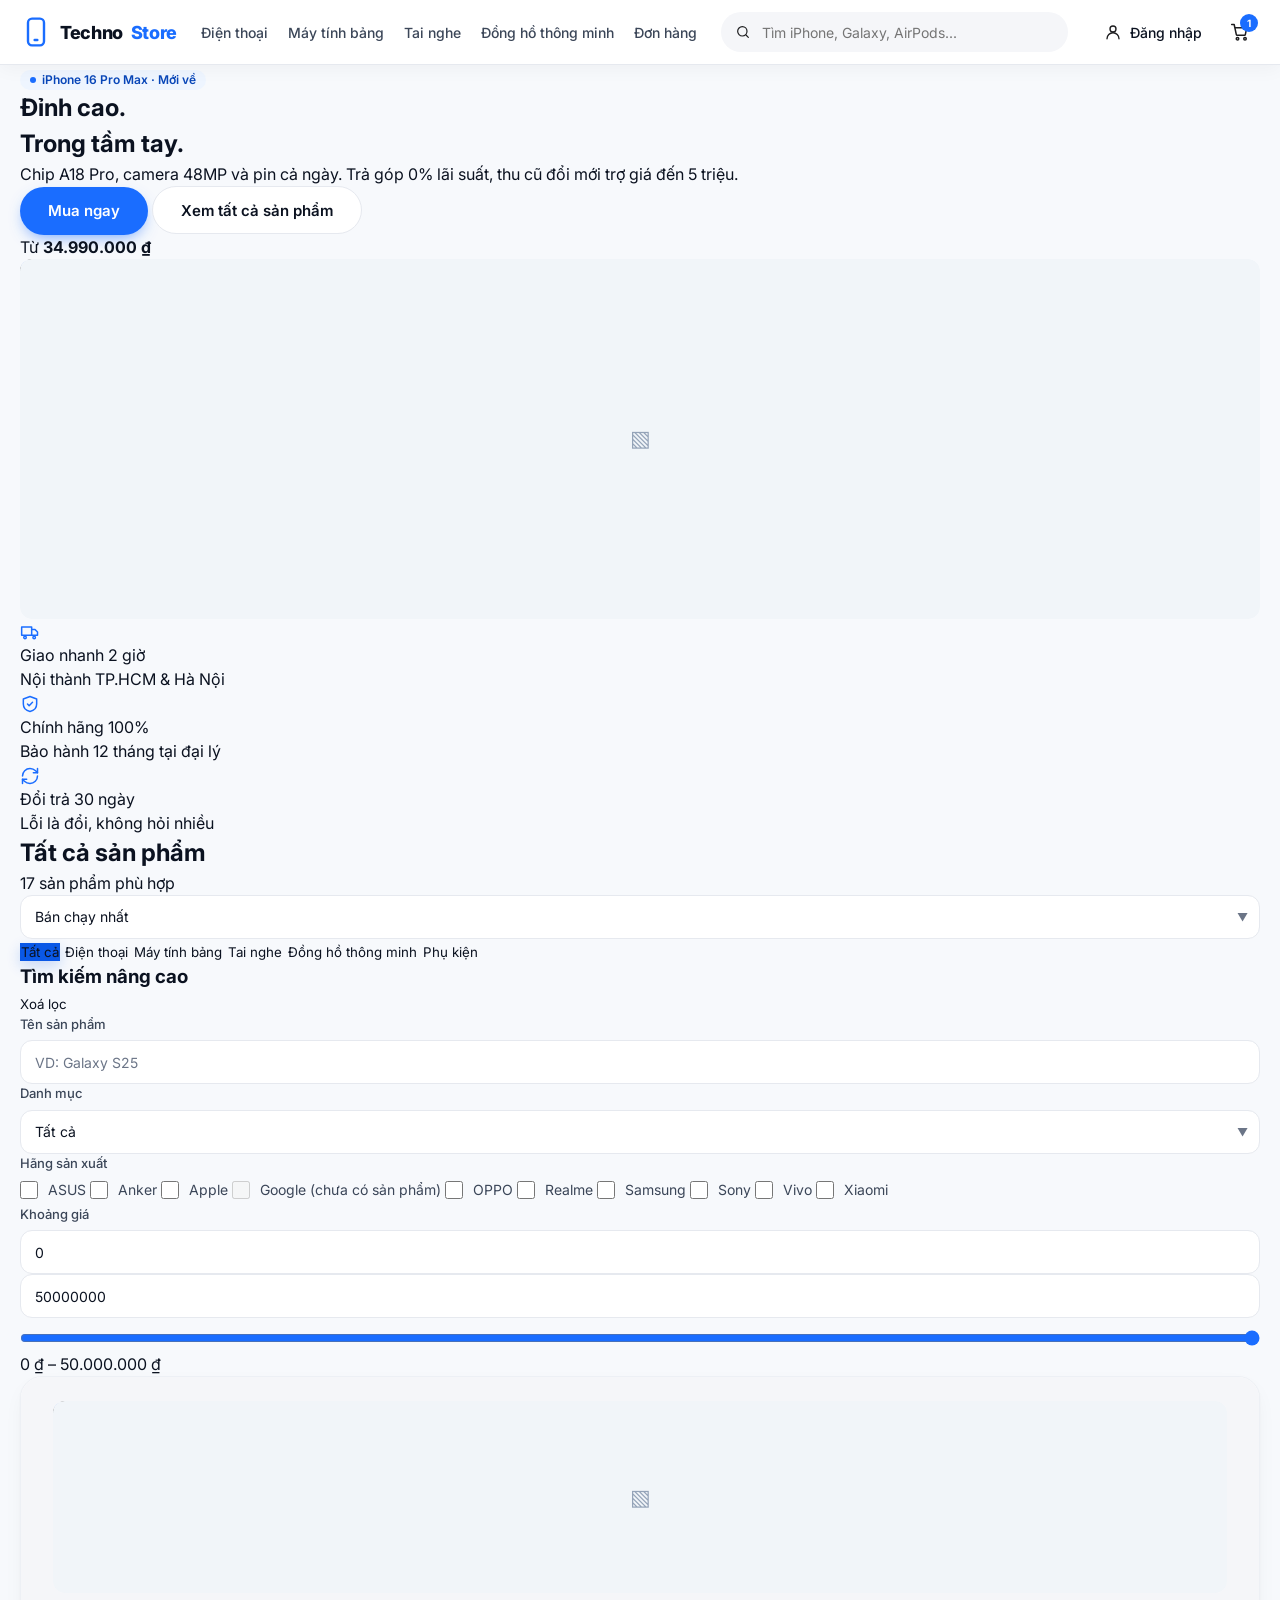
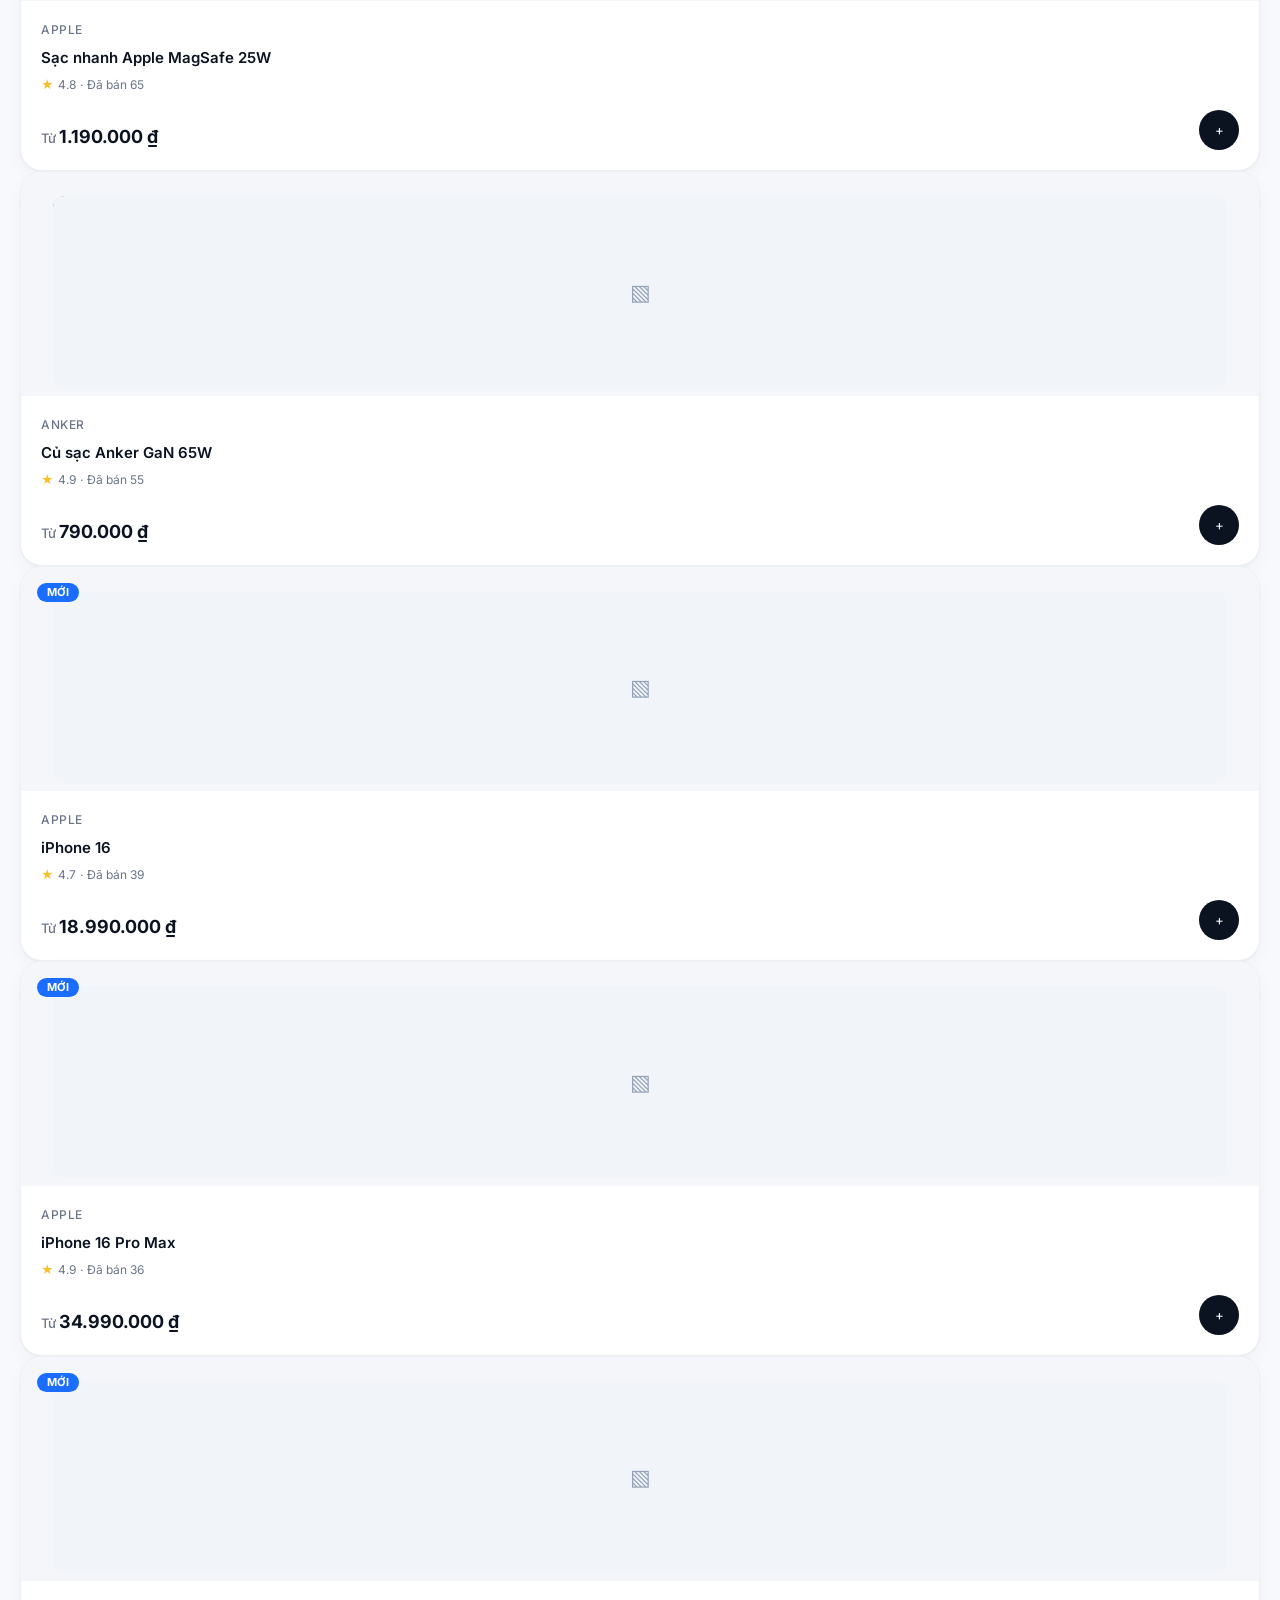
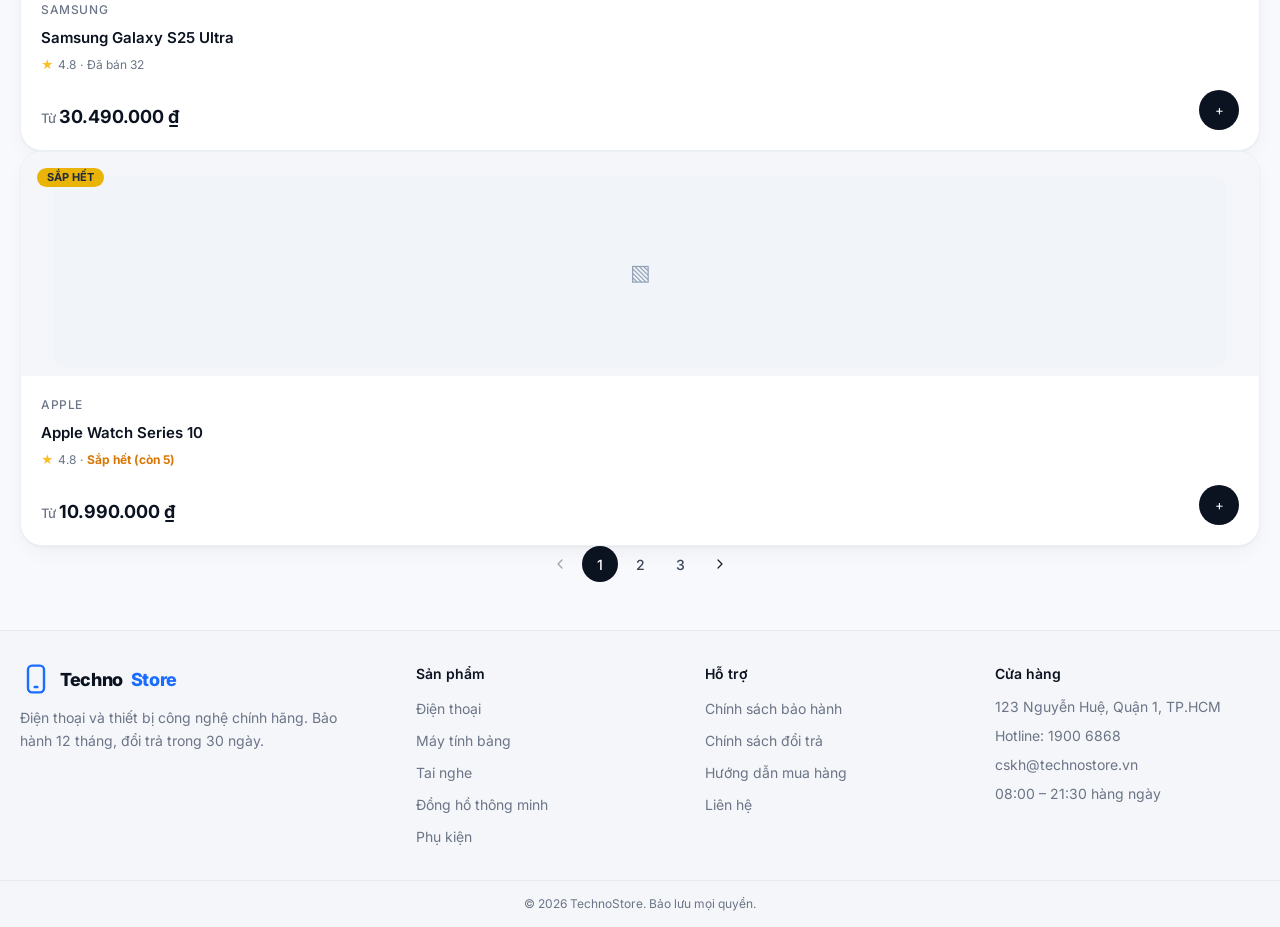
==== commit 9644054e: "add responsive" ====
--- a/index.html
+++ b/index.html
@@ -11,6 +11,7 @@
   <!-- CSS Stylesheets (Đã gộp base.css & components.css) -->
   <link rel="stylesheet" href="css/components.css">
   <link rel="stylesheet" href="css/page/home.css">
+  <link rel="stylesheet" href="css/responsive.css">
 </head>
 
 <body>
@@ -194,9 +195,9 @@
           <div>
             <div class="form-label">Khoảng giá</div>
             <div class="price-inputs-grid">
-              <input type="number" id="filterPriceMin" class="input-control" value="0" step="1000000"
+              <input type="number" id="filterPriceMin" class="input-control" min="0" value="0" step="1000000"
                 placeholder="Từ" />
-              <input type="number" id="filterPriceMax" class="input-control" value="50000000" step="1000000"
+              <input type="number" id="filterPriceMax" class="input-control" min="0" value="50000000" step="1000000"
                 placeholder="Đến" />
             </div>
             <input type="range" id="filterPriceRange" min="0" max="50000000" step="1000000" value="50000000"
@@ -222,6 +223,7 @@
 
   <!-- JavaScript Modules -->
   <script src="js/data.js"></script>
+  <script src="js/db-image.js"></script>
   <script src="js/components.js"></script>
   <script src="js/display.js"></script>
   <script src="js/search.js"></script>
@@ -246,11 +248,7 @@
       const hero = getProducts().find(p => !p.isDeleted && (Number(p.stock) || 0) > 0) || getProducts()[0];
       const heroArt = document.getElementById('heroArtWrapper');
       if (heroArt && hero) {
-        if (hero.image) {
-          heroArt.innerHTML = `<img src="${hero.image}" style="max-height:360px; max-width:100%; object-fit:contain;" alt="${hero.name}" />`;
-        } else {
-          heroArt.innerHTML = renderDeviceArt(hero, 'height:360px; width:auto;');
-        }
+        heroArt.innerHTML = renderProductImage(hero, 'width:100%;height:360px;');
       }
       const heroPriceEl = document.getElementById('heroStartingPrice');
       if (heroPriceEl && hero) {
@@ -273,4 +271,4 @@
   </script>
 </body>
 
-</html>
+</html>
--- a/css/components.css
+++ b/css/components.css
@@ -1,5 +1,5 @@
 /* ==========================================================================
-   TECHNOSTORE UI COMPONENTS 
+   TECHNOSTORE UI COMPONENTS (BẢN TINH GỌN)
    ==========================================================================
    BẢNG MÀU FIGMA (TRA CỨU NHANH):
    - Xanh dương chủ đạo (--color-brand-500): Nút "Mua ngay", Tag "MỚI", Viền Input.
@@ -14,6 +14,7 @@
    ========================================================================== */
 
 @import url('https://fonts.googleapis.com/css2?family=Inter:wght@400;500;600;700;800&display=swap');
+
 /* ==========================================================================
    1. HỆ THỐNG BIẾN TOÀN CỤC (:root)
    ========================================================================== */
@@ -701,6 +702,46 @@
   align-items: center;
   justify-content: center;
   transition: transform 0.3s ease;
+}
+
+.product-image-frame {
+  display: grid;
+  min-width: 32px;
+  min-height: 32px;
+  max-width: 100%;
+  place-items: center;
+  overflow: hidden;
+  border-radius: var(--radius-md);
+}
+
+.product-image-frame > img,
+.product-image-frame > .product-image-placeholder {
+  grid-area: 1 / 1;
+  max-width: 100%;
+  max-height: 100%;
+}
+
+.product-image-frame > img {
+  width: 100%;
+  height: 100%;
+  object-fit: contain;
+}
+
+.product-image-placeholder {
+  display: grid;
+  width: 100%;
+  height: 100%;
+  min-width: 32px;
+  min-height: 32px;
+  place-items: center;
+  border-radius: inherit;
+  background-color: #f1f5f9;
+  color: #94a3b8;
+  font-size: 22px;
+}
+
+.product-image-placeholder[hidden] {
+  display: none !important;
 }
 
 .product-card:hover .product-art-wrap {
@@ -1130,3 +1171,45 @@
   width: 32px;
   height: 32px;
 }
+
+/* ==========================================================================
+   TASK 2: Order Status Filter Chips / Buttons (User & Admin)
+   ========================================================================== */
+.order-status-chips-wrap {
+  display: flex;
+  flex-wrap: wrap;
+  gap: 8px;
+  align-items: center;
+}
+
+.order-filter-chip {
+  display: inline-flex;
+  align-items: center;
+  justify-content: center;
+  padding: 8px 18px;
+  border-radius: var(--radius-full, 9999px);
+  border: 1.5px solid var(--color-line, #e2e8f0);
+  background-color: var(--color-white, #ffffff);
+  color: var(--color-ink-2, #334155);
+  font-size: 13.5px;
+  font-weight: 500;
+  cursor: pointer;
+  transition: all var(--transition-fast, 0.15s ease);
+  outline: none;
+  user-select: none;
+  white-space: nowrap;
+}
+
+.order-filter-chip:hover {
+  background-color: var(--color-brand-50, #eff6ff);
+  border-color: var(--color-brand-600, #2563eb);
+  color: var(--color-brand-700, #1d4ed8);
+}
+
+.order-filter-chip.active {
+  background-color: var(--color-brand-600, #2563eb) !important;
+  border-color: var(--color-brand-600, #2563eb) !important;
+  color: #ffffff !important;
+  font-weight: 600;
+  box-shadow: 0 2px 8px rgba(37, 99, 235, 0.28);
+}
--- a/css/responsive.css
+++ b/css/responsive.css
@@ -0,0 +1,748 @@
+/* Responsive refinements shared by the storefront and admin portal. */
+
+:root {
+  --responsive-page-bg: #f7f9fc;
+}
+
+html {
+  scroll-behavior: smooth;
+}
+
+body {
+  background-color: var(--responsive-page-bg);
+}
+
+button,
+a,
+input,
+select,
+textarea {
+  -webkit-tap-highlight-color: transparent;
+}
+
+button:focus-visible,
+a:focus-visible,
+input:focus-visible,
+select:focus-visible,
+textarea:focus-visible {
+  outline: 2px solid var(--color-brand-500);
+  outline-offset: 2px;
+}
+
+.store-header {
+  background-color: rgba(255, 255, 255, 0.94);
+  box-shadow: 0 4px 18px rgba(11, 18, 32, 0.04);
+}
+
+.product-card {
+  border-color: #edf0f5;
+  border-radius: 22px;
+}
+
+.product-img-btn {
+  overflow: hidden;
+}
+
+.product-art-wrap {
+  transition: transform var(--transition-normal);
+}
+
+.cat-pill-btn {
+  border: 1px solid transparent;
+}
+
+.cat-pill-btn.active {
+  background: var(--color-brand-600);
+  box-shadow: 0 5px 14px rgba(10, 88, 230, 0.2);
+}
+
+.input-control,
+.select-control,
+.search-large-input,
+.header-search-input {
+  transition: border-color var(--transition-fast), box-shadow var(--transition-fast), background-color var(--transition-fast);
+}
+
+.input-control:focus,
+.select-control:focus {
+  border-color: var(--color-brand-500);
+  box-shadow: 0 0 0 3px rgba(26, 109, 255, 0.12);
+  outline: none;
+}
+
+@media (min-width: 769px) and (max-width: 1100px) {
+  .admin-sidebar {
+    width: 218px;
+    padding-right: 10px;
+    padding-left: 10px;
+  }
+
+  .admin-body {
+    padding: 22px;
+  }
+}
+
+@media (min-width: 1024px) and (max-width: 1100px) {
+  .store-nav {
+    display: none;
+  }
+}
+
+@media (min-width: 768px) and (max-width: 1023px) {
+  .container,
+  .container-narrow {
+    padding-right: 24px;
+    padding-left: 24px;
+  }
+
+  .header-container {
+    gap: 16px;
+    padding-right: 24px;
+    padding-left: 24px;
+  }
+
+  .header-search {
+    max-width: none;
+  }
+
+  .header-actions .user-btn span {
+    display: none;
+  }
+
+  .store-layout {
+    gap: 20px;
+  }
+
+  .filter-sidebar {
+    display: grid;
+    grid-template-columns: repeat(2, minmax(0, 1fr));
+    gap: 16px;
+    padding: 18px;
+  }
+
+  .filter-sidebar-header {
+    grid-column: 1 / -1;
+  }
+
+  .brand-checkbox-list {
+    display: grid;
+    grid-template-columns: repeat(2, minmax(0, 1fr));
+    max-height: 150px;
+    overflow-y: auto;
+  }
+
+  .products-grid {
+    grid-template-columns: repeat(3, minmax(0, 1fr));
+    gap: 16px;
+  }
+
+  .product-card-body {
+    padding: 16px;
+  }
+
+  .product-img-btn {
+    padding: 16px 16px 8px;
+  }
+
+  .product-art-wrap {
+    height: 168px;
+  }
+
+  .detail-main-grid {
+    gap: 28px;
+  }
+}
+
+@media (max-width: 767px) {
+  body {
+    font-size: 15px;
+  }
+
+  .container,
+  .container-narrow {
+    padding-right: 16px;
+    padding-left: 16px;
+  }
+
+  .header-container {
+    display: grid;
+    grid-template-columns: minmax(0, 1fr) auto;
+    gap: 8px 12px;
+    height: auto;
+    min-height: 60px;
+    padding: 10px 16px 12px;
+  }
+
+  .brand-logo {
+    min-width: 0;
+    font-size: 17px;
+  }
+
+  .header-actions {
+    grid-column: 2;
+    grid-row: 1;
+    gap: 2px;
+    margin-left: 0;
+  }
+
+  .header-actions .user-btn {
+    width: 40px;
+    justify-content: center;
+    padding: 0;
+  }
+
+  .header-actions .user-btn span {
+    display: none;
+  }
+
+  .header-search {
+    display: block;
+    grid-column: 1 / -1;
+    grid-row: 2;
+    width: 100%;
+    max-width: none;
+    margin: 0;
+  }
+
+  .header-search-input {
+    height: 44px;
+    border-color: #edf0f5;
+    background-color: #f5f7fb;
+  }
+
+  .hero-section {
+    padding-top: 16px;
+  }
+
+  .hero-banner {
+    border-radius: 24px;
+  }
+
+  .hero-text-col {
+    padding: 24px 20px;
+  }
+
+  .hero-heading {
+    margin-top: 14px;
+    font-size: clamp(32px, 9vw, 42px);
+  }
+
+  .hero-desc {
+    margin-top: 14px;
+    font-size: 14px;
+  }
+
+  .hero-actions {
+    margin-top: 20px;
+    display: grid;
+    grid-template-columns: 1fr;
+    gap: 10px;
+  }
+
+  .hero-actions .btn {
+    width: 100%;
+    min-height: 46px;
+  }
+
+  .hero-price-tag {
+    margin-top: 20px;
+  }
+
+  .hero-art-col {
+    min-height: 220px;
+    padding: 12px;
+  }
+
+  .hero-device-art {
+    height: 210px;
+  }
+
+  .hero-glow-circle {
+    width: 190px;
+    height: 190px;
+  }
+
+  .perks-grid {
+    gap: 8px;
+    grid-template-columns: repeat(3, minmax(0, 1fr));
+  }
+
+  .perk-card {
+    min-width: 0;
+    flex-direction: column;
+    align-items: flex-start;
+    gap: 8px;
+    padding: 12px 10px;
+    border-radius: 16px;
+  }
+
+  .perk-icon-wrap {
+    width: 36px;
+    height: 36px;
+  }
+
+  .perk-title {
+    font-size: 11px;
+    line-height: 1.35;
+  }
+
+  .perk-desc {
+    display: none;
+  }
+
+  .product-section {
+    margin-top: 36px;
+    scroll-margin-top: 112px;
+  }
+
+  .section-top-bar {
+    align-items: center;
+    margin-bottom: 16px;
+  }
+
+  .section-title {
+    font-size: 23px;
+  }
+
+  .section-subtitle {
+    font-size: 12px;
+  }
+
+  .section-controls {
+    width: 100%;
+  }
+
+  .sort-select-wrap {
+    width: 100%;
+  }
+
+  .category-pills-row {
+    flex-wrap: nowrap;
+    overflow-x: auto;
+    margin-right: -16px;
+    margin-bottom: 16px;
+    padding-right: 16px;
+    padding-bottom: 4px;
+    scroll-snap-type: x proximity;
+  }
+
+  .cat-pill-btn {
+    flex: 0 0 auto;
+    height: 38px;
+    padding: 0 14px;
+    font-size: 13px;
+    scroll-snap-align: start;
+  }
+
+  .store-layout {
+    gap: 16px;
+  }
+
+  .filter-sidebar {
+    display: grid;
+    grid-template-columns: repeat(2, minmax(0, 1fr));
+    gap: 14px 12px;
+    padding: 16px;
+    border-radius: 20px;
+  }
+
+  .filter-sidebar-header {
+    grid-column: 1 / -1;
+  }
+
+  .filter-sidebar-title {
+    font-size: 14px;
+  }
+
+  .filter-sidebar > div:nth-child(4),
+  .filter-sidebar > div:nth-child(5) {
+    min-width: 0;
+  }
+
+  .brand-checkbox-list {
+    display: grid;
+    grid-template-columns: repeat(2, minmax(0, 1fr));
+    gap: 8px;
+    max-height: 132px;
+    overflow-y: auto;
+    padding-right: 2px;
+  }
+
+  .brand-checkbox-list .checkbox-label {
+    min-width: 0;
+    font-size: 12px;
+  }
+
+  .price-inputs-grid {
+    grid-template-columns: 1fr;
+  }
+
+  .price-inputs-grid .input-control {
+    height: 38px;
+    min-width: 0;
+    padding: 0 10px;
+    font-size: 13px;
+  }
+
+  .filter-sidebar input[type="range"] {
+    width: 100%;
+  }
+
+  .products-grid {
+    grid-template-columns: repeat(2, minmax(0, 1fr));
+    gap: 12px;
+  }
+
+  .product-card {
+    border-radius: 18px;
+  }
+
+  .product-img-btn {
+    padding: 14px 10px 4px;
+  }
+
+  .product-art-wrap {
+    height: clamp(118px, 38vw, 168px);
+  }
+
+  .product-badges {
+    left: 8px;
+    top: 8px;
+    gap: 4px;
+  }
+
+  .product-card-body {
+    gap: 6px;
+    padding: 12px;
+  }
+
+  .product-brand {
+    font-size: 10px;
+  }
+
+  .product-title {
+    display: -webkit-box;
+    overflow: hidden;
+    font-size: 13px;
+    line-height: 1.4;
+    -webkit-box-orient: vertical;
+    -webkit-line-clamp: 2;
+  }
+
+  .product-rating {
+    font-size: 11px;
+  }
+
+  .product-price {
+    font-size: 14px;
+  }
+
+  .product-bottom-row {
+    align-items: center;
+    gap: 4px;
+  }
+
+  .product-add-btn {
+    width: 34px;
+    height: 34px;
+    flex: 0 0 34px;
+  }
+
+  .detail-container,
+  .search-page-container {
+    padding-top: 20px;
+    padding-bottom: 40px;
+  }
+
+  .breadcrumb-trail {
+    margin-bottom: 16px;
+    overflow-x: auto;
+    white-space: nowrap;
+    font-size: 12px;
+  }
+
+  .detail-main-grid {
+    gap: 24px;
+  }
+
+  .gallery-main-view {
+    padding: 20px 0;
+    border-radius: 22px;
+  }
+
+  .gallery-main-art {
+    height: min(78vw, 340px);
+  }
+
+  .gallery-thumbs-row {
+    gap: 8px;
+    margin-top: 10px;
+  }
+
+  .gallery-thumb-item {
+    flex-basis: 88px;
+    min-width: 88px;
+    padding: 8px 0;
+  }
+
+  .gallery-thumb-art {
+    height: 64px;
+  }
+
+  .detail-heading {
+    margin-top: 0;
+    font-size: 26px;
+  }
+
+  .detail-current-price {
+    font-size: 28px;
+  }
+
+  .quick-specs-grid {
+    grid-template-columns: repeat(3, minmax(0, 1fr));
+    gap: 8px;
+  }
+
+  .quick-spec-card {
+    min-width: 0;
+    padding: 12px 10px;
+  }
+
+  .quick-spec-val {
+    overflow-wrap: anywhere;
+    font-size: 12px;
+  }
+
+  .variant-chip-btn {
+    min-height: 42px;
+  }
+
+  .detail-action-buttons {
+    position: sticky;
+    bottom: 8px;
+    z-index: 8;
+    padding: 10px;
+    border: 1px solid rgba(230, 233, 239, 0.9);
+    border-radius: 18px;
+    background: rgba(255, 255, 255, 0.94);
+    box-shadow: 0 8px 28px rgba(11, 18, 32, 0.12);
+    backdrop-filter: blur(12px);
+  }
+
+  .search-hero-box {
+    margin-bottom: 24px;
+    padding: 28px 16px;
+    border-radius: 22px;
+  }
+
+  .search-hero-title {
+    font-size: 26px;
+  }
+
+  .search-results-header {
+    margin-bottom: 16px;
+  }
+
+  .cart-container,
+  .profile-container {
+    padding: 24px 16px 40px;
+  }
+
+  .cart-title {
+    font-size: 24px;
+  }
+
+  .cart-checkout-grid {
+    gap: 20px;
+    margin-top: 20px;
+  }
+
+  .cart-item-card {
+    align-items: flex-start;
+    gap: 10px;
+    padding: 12px;
+    border-radius: 18px;
+  }
+
+  .cart-item-thumb {
+    width: 72px;
+    height: 72px;
+    border-radius: 14px;
+  }
+
+  .cart-item-thumb img,
+  .cart-item-thumb svg {
+    height: 60px;
+  }
+
+  .cart-item-name {
+    font-size: 13px;
+  }
+
+  .cart-item-stepper {
+    margin-top: 8px;
+  }
+
+  .order-summary-box {
+    padding: 18px;
+    border-radius: 20px;
+  }
+
+  .checkout-step-card,
+  .profile-content-card,
+  .order-history-card {
+    padding: 16px;
+    border-radius: 18px;
+  }
+
+  .profile-main-grid {
+    gap: 18px;
+    margin-top: 22px;
+  }
+
+  .profile-nav-tabs {
+    margin-right: -16px;
+    padding-right: 16px;
+  }
+
+  .profile-tab-btn {
+    min-height: 42px;
+    padding: 10px 14px;
+  }
+
+  .info-form-box,
+  .addresses-grid {
+    grid-template-columns: 1fr;
+  }
+
+  .auth-page-container {
+    min-height: calc(100vh - 60px);
+    padding: 24px 16px;
+  }
+
+  .footer-container {
+    gap: 20px;
+    padding: 28px 16px;
+  }
+
+  .admin-header {
+    height: auto;
+    min-height: 64px;
+    flex-wrap: wrap;
+    gap: 8px;
+    padding: 10px 14px;
+  }
+
+  .admin-header-title {
+    flex: 1 1 100%;
+    font-size: 16px;
+  }
+
+  .mobile-nav-select {
+    max-width: 190px;
+    min-height: 40px;
+  }
+
+  .admin-header-user {
+    gap: 8px;
+    font-size: 12px;
+  }
+
+  .admin-header-user > span {
+    display: none;
+  }
+
+  .admin-body {
+    gap: 16px;
+    padding: 16px 12px 28px;
+  }
+
+  .admin-toolbar {
+    width: 100%;
+  }
+
+  .admin-toolbar > *,
+  .admin-toolbar-actions > * {
+    max-width: 100%;
+  }
+
+  .admin-toolbar-actions {
+    width: 100%;
+    margin-left: 0;
+  }
+
+  .admin-search-wrap {
+    max-width: none;
+  }
+
+  .admin-body .data-table,
+  .admin-body .variant-matrix-table {
+    min-width: 680px;
+  }
+
+  .table-responsive {
+    max-width: 100%;
+    overflow-x: auto;
+    overscroll-behavior-inline: contain;
+    -webkit-overflow-scrolling: touch;
+  }
+
+  .modal-overlay {
+    align-items: flex-end;
+    padding: 0;
+  }
+
+  .modal-box {
+    width: 100%;
+    max-width: none;
+    max-height: 92dvh;
+    margin: 0;
+    overflow-y: auto;
+    border-radius: 22px 22px 0 0;
+  }
+}
+
+@media (max-width: 420px) {
+  .perks-grid {
+    grid-template-columns: repeat(3, minmax(0, 1fr));
+  }
+
+  .perk-card {
+    padding: 10px 8px;
+  }
+
+  .perk-title {
+    font-size: 10px;
+  }
+
+  .filter-sidebar {
+    grid-template-columns: 1fr 1fr;
+  }
+
+  .filter-sidebar .form-label {
+    font-size: 12px;
+  }
+
+  .product-card-body {
+    padding: 10px;
+  }
+
+  .product-bottom-row {
+    align-items: flex-end;
+  }
+
+  .product-price {
+    font-size: 13px;
+  }
+}
+
+@media (prefers-reduced-motion: reduce) {
+  *,
+  *::before,
+  *::after {
+    scroll-behavior: auto !important;
+    animation-duration: 0.01ms !important;
+    animation-iteration-count: 1 !important;
+    transition-duration: 0.01ms !important;
+  }
+}
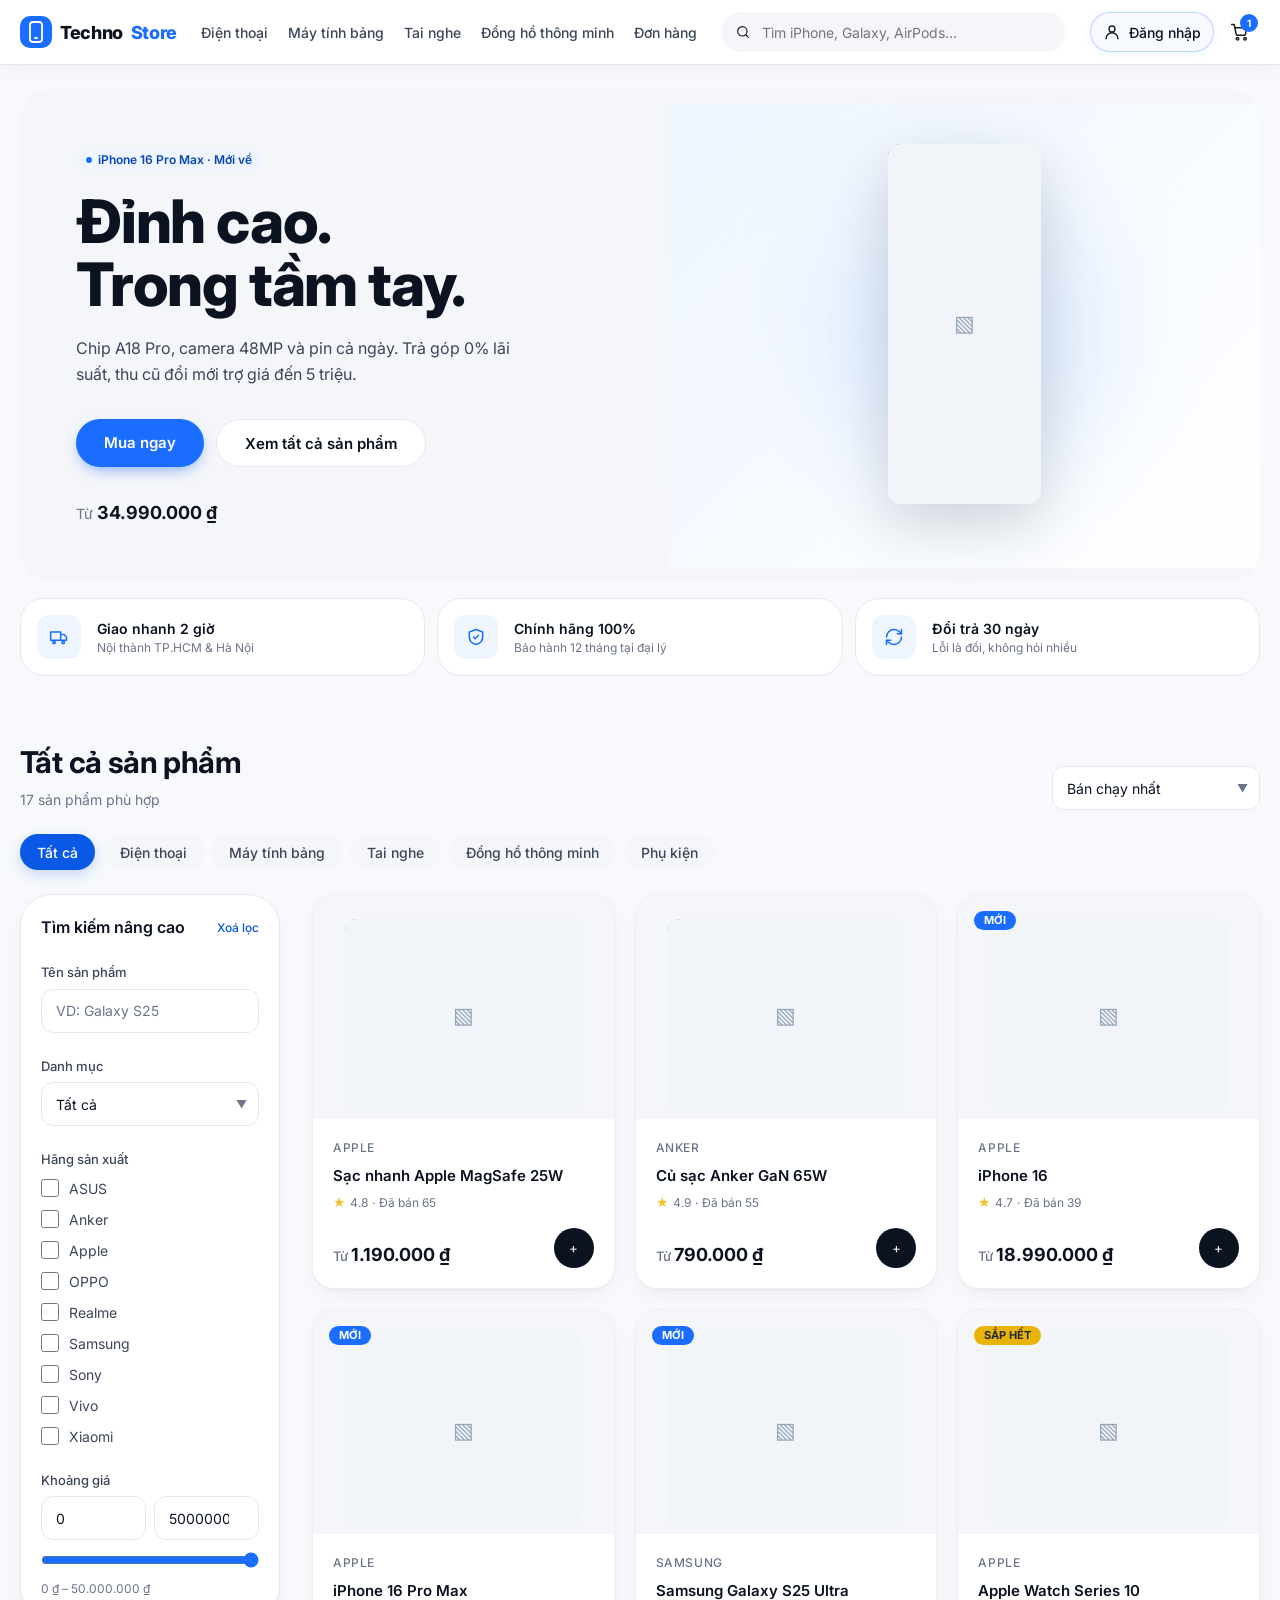
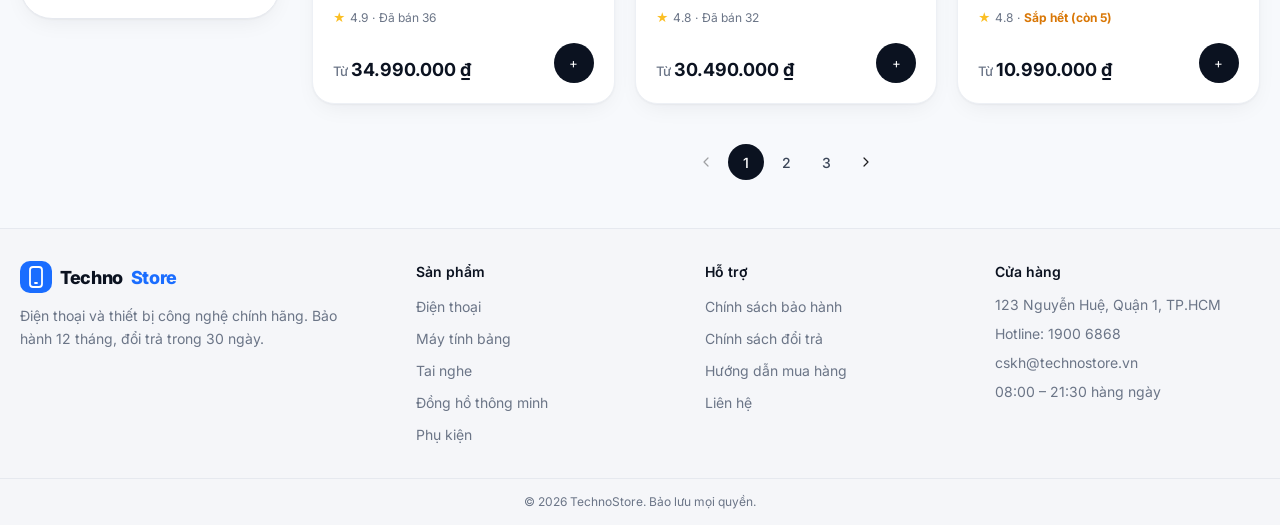
==== commit a9af0650: "fix ui" ====
--- a/index.html
+++ b/index.html
@@ -8,9 +8,8 @@
   <meta name="description"
     content="TechnoStore chuyên cung cấp điện thoại, máy tính bảng, tai nghe, đồng hồ chính hãng. Bảo hành 12 tháng, giao hàng nhanh 2h.">
 
-  <!-- CSS Stylesheets (Đã gộp base.css & components.css) -->
   <link rel="stylesheet" href="css/components.css">
-  <link rel="stylesheet" href="css/page/home.css">
+  <link rel="stylesheet" href="css/pages/home.css">
   <link rel="stylesheet" href="css/responsive.css">
 </head>
 
--- a/css/components.css
+++ b/css/components.css
@@ -979,6 +979,24 @@
 
 .user-btn:hover {
   background-color: var(--color-surface);
+}
+
+a.user-btn {
+  border: 1px solid rgba(26, 109, 255, .25);
+  background: rgba(26, 109, 255, .035);
+  box-shadow: 0 2px 8px rgba(26, 109, 255, .07);
+  transition: background-color .2s, border-color .2s, box-shadow .2s;
+}
+
+a.user-btn:hover {
+  background: rgba(26, 109, 255, .09);
+  border-color: rgba(26, 109, 255, .45);
+  box-shadow: 0 4px 12px rgba(26, 109, 255, .13);
+}
+
+a.user-btn:focus-visible {
+  outline: 2px solid #1a6dff;
+  outline-offset: 3px;
 }
 
 .cart-btn {
@@ -1212,4 +1230,21 @@
   color: #ffffff !important;
   font-weight: 600;
   box-shadow: 0 2px 8px rgba(37, 99, 235, 0.28);
-}+}
+.account-menu-wrap{position:relative}
+.account-menu-trigger{border:0;cursor:pointer;font:inherit}
+.account-dropdown{position:absolute;right:0;top:calc(100% + 8px);width:230px;padding:7px;background:#fff;border:1px solid #e1e8f2;border-radius:14px;box-shadow:0 14px 35px rgba(24,44,78,.17);z-index:60}
+.account-dropdown[hidden]{display:none}
+.account-dropdown::before{content:"";position:absolute;left:0;right:0;top:-10px;height:10px}
+.account-menu-item,.account-menu-phone,.account-menu-logout{display:block;width:100%;padding:11px 12px;border:0;border-radius:9px;font-size:14px;text-align:left;line-height:1.35}
+.account-menu-item{color:#233650;text-decoration:none;font-weight:600}
+.account-menu-item:hover,.account-menu-item:focus-visible{background:#eff5ff;color:#0a58e6}
+.account-menu-phone{color:#68798f;overflow-wrap:anywhere}
+.account-menu-divider{height:1px;background:#e6ebf2;margin:5px 4px}
+.account-menu-logout{background:#fff1f1;color:#c62828;font-weight:700;cursor:pointer}
+.account-menu-logout:hover,.account-menu-logout:focus-visible{background:#ffe1e1;color:#a31616}
+.account-menu-trigger:focus-visible,.account-menu-item:focus-visible,.account-menu-logout:focus-visible{outline:2px solid #1a6dff;outline-offset:2px}
+.account-avatar{display:grid;place-items:center;width:32px;height:32px;flex:none;overflow:hidden;border-radius:50%;background:#1a6dff;color:#fff;font-size:12px;font-weight:700}
+.account-avatar img{display:block;width:100%;height:100%;object-fit:cover}
+.account-name{display:block;max-width:125px;overflow:hidden;text-overflow:ellipsis;white-space:nowrap}
+@media(max-width:600px){.account-menu-trigger{width:40px;justify-content:center;padding:0}.account-name{display:none}}
--- a/css/pages/home.css
+++ b/css/pages/home.css
@@ -0,0 +1,325 @@
+/* ==========================================================================
+   Home Page Styles
+   TechnoStore - Pure CSS
+   ========================================================================== */
+
+/* Hero Banner */
+.hero-section {
+  padding-top: 24px;
+}
+
+.hero-banner {
+  display: grid;
+  align-items: center;
+  overflow: hidden;
+  border-radius: var(--radius-3xl);
+  background-color: var(--color-surface);
+}
+
+@media (min-width: 1024px) {
+  .hero-banner {
+    grid-template-columns: 1.1fr 1fr;
+  }
+}
+
+.hero-text-col {
+  padding: 32px;
+}
+
+@media (min-width: 640px) {
+  .hero-text-col {
+    padding: 56px;
+  }
+}
+
+.hero-heading {
+  margin-top: 20px;
+  font-size: 36px;
+  font-weight: 800;
+  line-height: 1.05;
+  letter-spacing: -0.02em;
+  color: var(--color-ink);
+}
+
+@media (min-width: 640px) {
+  .hero-heading {
+    font-size: 60px;
+  }
+}
+
+.hero-desc {
+  margin-top: 20px;
+  max-width: 440px;
+  font-size: 16px;
+  line-height: 1.6;
+  color: var(--color-ink-2);
+}
+
+.hero-actions {
+  margin-top: 32px;
+  display: flex;
+  flex-wrap: wrap;
+  gap: 12px;
+}
+
+.hero-price-tag {
+  margin-top: 32px;
+  font-size: 14px;
+  color: var(--color-ink-3);
+}
+
+.hero-price-tag b {
+  font-size: 18px;
+  color: var(--color-ink);
+}
+
+.hero-art-col {
+  position: relative;
+  display: grid;
+  place-items: center;
+  background: linear-gradient(135deg, var(--color-brand-50), var(--color-white));
+  padding: 40px;
+}
+
+.hero-glow-circle {
+  position: absolute;
+  width: 288px;
+  height: 288px;
+  border-radius: var(--radius-full);
+  background-color: rgba(217, 232, 255, 0.7);
+  filter: blur(48px);
+}
+
+.hero-device-art {
+  position: relative;
+  height: 320px;
+  filter: drop-shadow(0 20px 30px rgba(0, 0, 0, 0.15));
+}
+
+@media (min-width: 640px) {
+  .hero-device-art {
+    height: 384px;
+  }
+}
+
+/* Feature Perks */
+.perks-grid {
+  margin-top: 16px;
+  display: grid;
+  gap: 12px;
+  grid-template-columns: 1fr;
+}
+
+@media (min-width: 640px) {
+  .perks-grid {
+    grid-template-columns: repeat(3, 1fr);
+  }
+}
+
+.perk-card {
+  display: flex;
+  align-items: center;
+  gap: 16px;
+  border-radius: var(--radius-2xl);
+  border: 1px solid var(--color-line);
+  padding: 16px;
+  background-color: var(--color-white);
+}
+
+.perk-icon-wrap {
+  display: grid;
+  place-items: center;
+  width: 44px;
+  height: 44px;
+  border-radius: var(--radius-md);
+  background-color: var(--color-brand-50);
+  color: var(--color-brand-600);
+  flex-shrink: 0;
+}
+
+.perk-title {
+  font-size: 14px;
+  font-weight: 600;
+  color: var(--color-ink);
+}
+
+.perk-desc {
+  font-size: 12px;
+  color: var(--color-ink-3);
+}
+
+/* Store Main Product Section */
+.product-section {
+  margin-top: 64px;
+  scroll-margin-top: 80px;
+}
+
+.section-top-bar {
+  margin-bottom: 24px;
+  display: flex;
+  flex-wrap: wrap;
+  align-items: flex-end;
+  justify-content: space-between;
+  gap: 16px;
+}
+
+.section-title {
+  font-size: 30px;
+  font-weight: 700;
+  letter-spacing: -0.02em;
+  color: var(--color-ink);
+}
+
+.section-subtitle {
+  margin-top: 4px;
+  font-size: 14px;
+  color: var(--color-ink-3);
+}
+
+.section-controls {
+  display: flex;
+  align-items: center;
+  gap: 8px;
+}
+
+.sort-select-wrap {
+  width: 208px;
+}
+
+/* Category Quick Pills */
+.category-pills-row {
+  margin-bottom: 24px;
+  display: flex;
+  flex-wrap: wrap;
+  gap: 8px;
+}
+
+.cat-pill-btn {
+  height: 36px;
+  border-radius: var(--radius-full);
+  padding: 0 16px;
+  font-size: 14px;
+  font-weight: 500;
+  transition: all var(--transition-fast);
+  cursor: pointer;
+  background-color: var(--color-surface);
+  color: var(--color-ink-2);
+}
+
+.cat-pill-btn:hover {
+  background-color: var(--color-line);
+}
+
+.cat-pill-btn.active {
+  background-color: var(--color-ink);
+  color: var(--color-white);
+}
+
+/* Store Two-Column Layout */
+.store-layout {
+  display: grid;
+  gap: 32px;
+  grid-template-columns: 1fr;
+}
+
+@media (min-width: 1024px) {
+  .store-layout {
+    grid-template-columns: 260px 1fr;
+  }
+}
+
+/* Sidebar Filter */
+.filter-sidebar {
+  border-radius: var(--radius-3xl);
+  border: 1px solid var(--color-line);
+  background-color: var(--color-white);
+  padding: 20px;
+  box-shadow: var(--shadow-soft);
+  display: flex;
+  flex-direction: column;
+  gap: 24px;
+  height: fit-content;
+}
+
+@media (min-width: 1024px) {
+  .filter-sidebar {
+    position: sticky;
+    top: 96px;
+  }
+}
+
+.filter-sidebar-header {
+  display: flex;
+  align-items: center;
+  justify-content: space-between;
+}
+
+.filter-sidebar-title {
+  font-size: 16px;
+  font-weight: 600;
+  color: var(--color-ink);
+}
+
+.reset-filter-link {
+  font-size: 12px;
+  font-weight: 500;
+  color: var(--color-brand-600);
+  background: none;
+  border: none;
+  cursor: pointer;
+}
+
+.reset-filter-link:hover {
+  text-decoration: underline;
+}
+
+.brand-checkbox-list {
+  display: flex;
+  flex-direction: column;
+  gap: 10px;
+  margin-top: 8px;
+}
+
+.price-inputs-grid {
+  display: grid;
+  grid-template-columns: 1fr 1fr;
+  gap: 8px;
+}
+
+.price-range-label {
+  margin-top: 6px;
+  font-size: 12px;
+  color: var(--color-ink-3);
+}
+
+/* Products Grid */
+.products-grid {
+  display: grid;
+  gap: 20px;
+  grid-template-columns: 1fr;
+}
+
+@media (min-width: 640px) {
+  .products-grid {
+    grid-template-columns: repeat(2, 1fr);
+  }
+}
+
+@media (min-width: 1280px) {
+  .products-grid {
+    grid-template-columns: repeat(3, 1fr);
+  }
+}
+
+.empty-state-box {
+  border-radius: var(--radius-3xl);
+  border: 1px dashed var(--color-line);
+  padding: 96px 20px;
+  text-align: center;
+  color: var(--color-ink-3);
+  font-size: 14px;
+}
+
+.pagination-wrapper {
+  margin-top: 40px;
+}
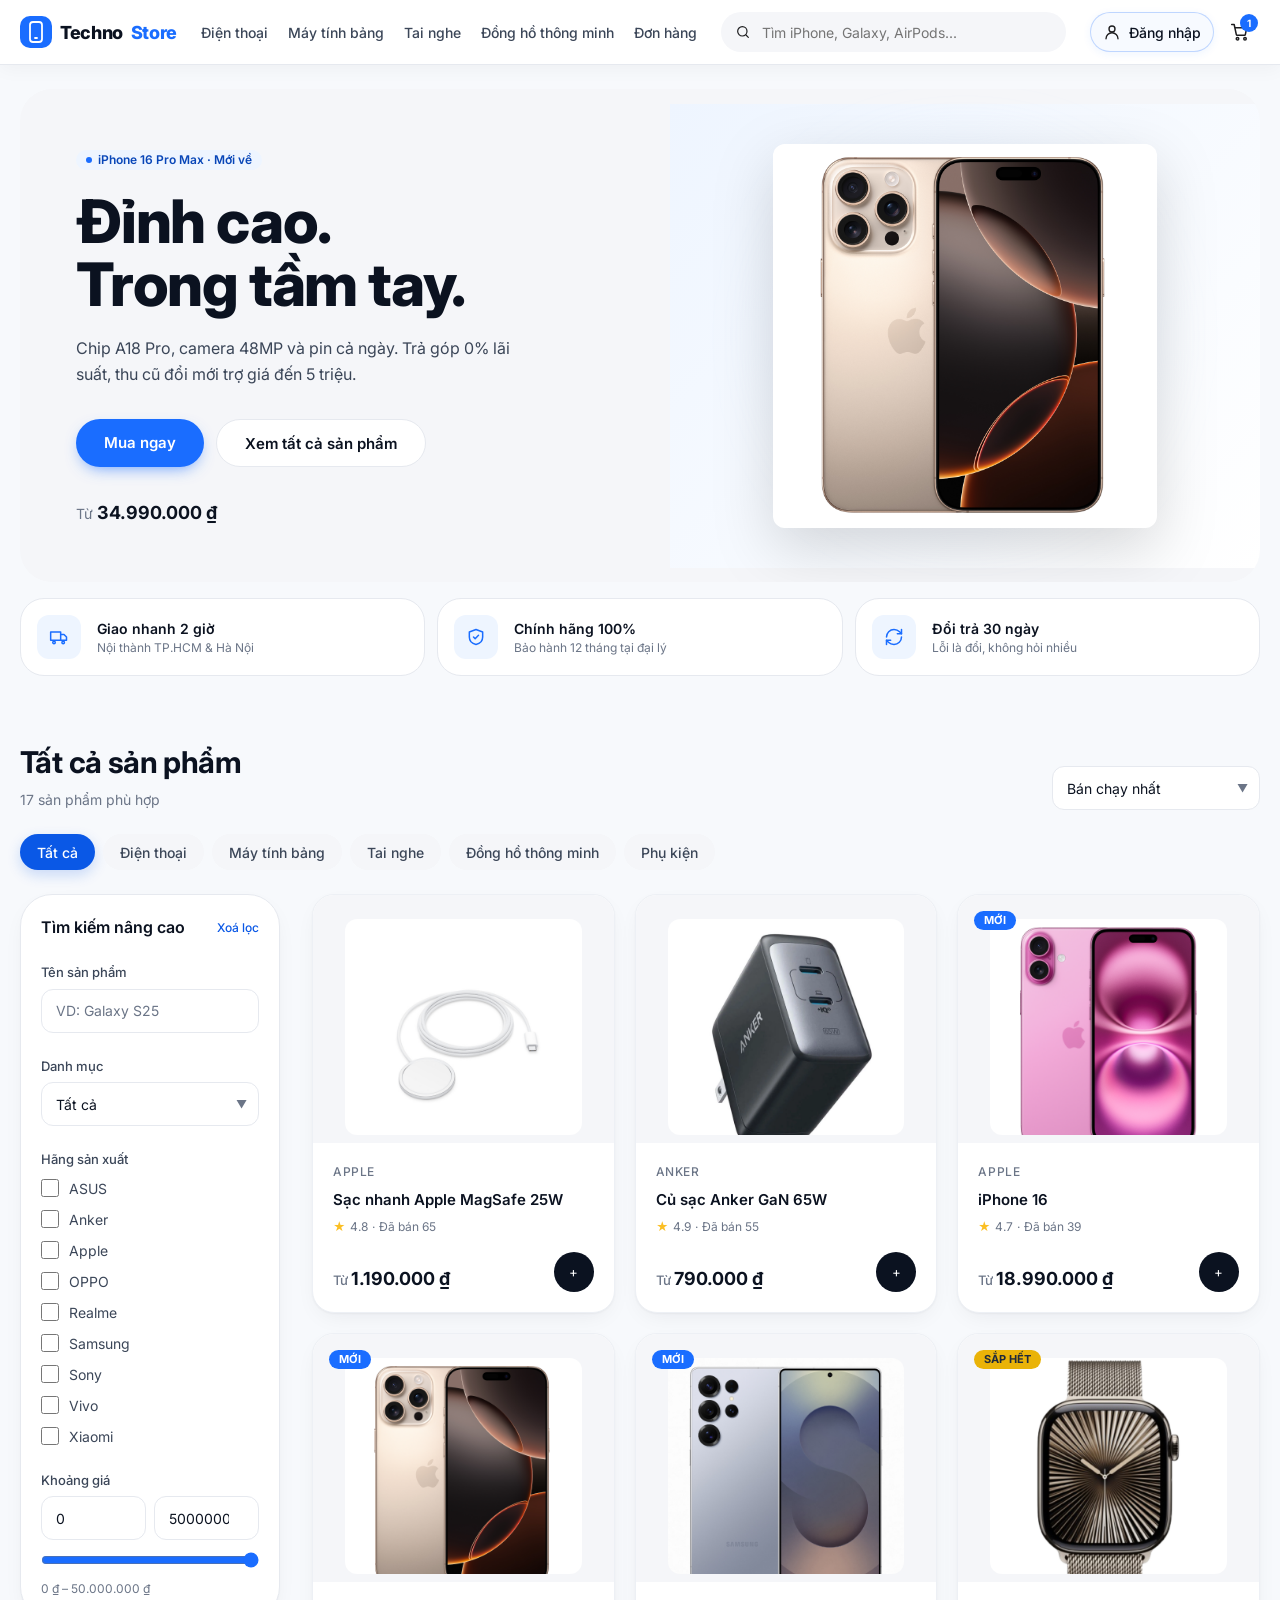
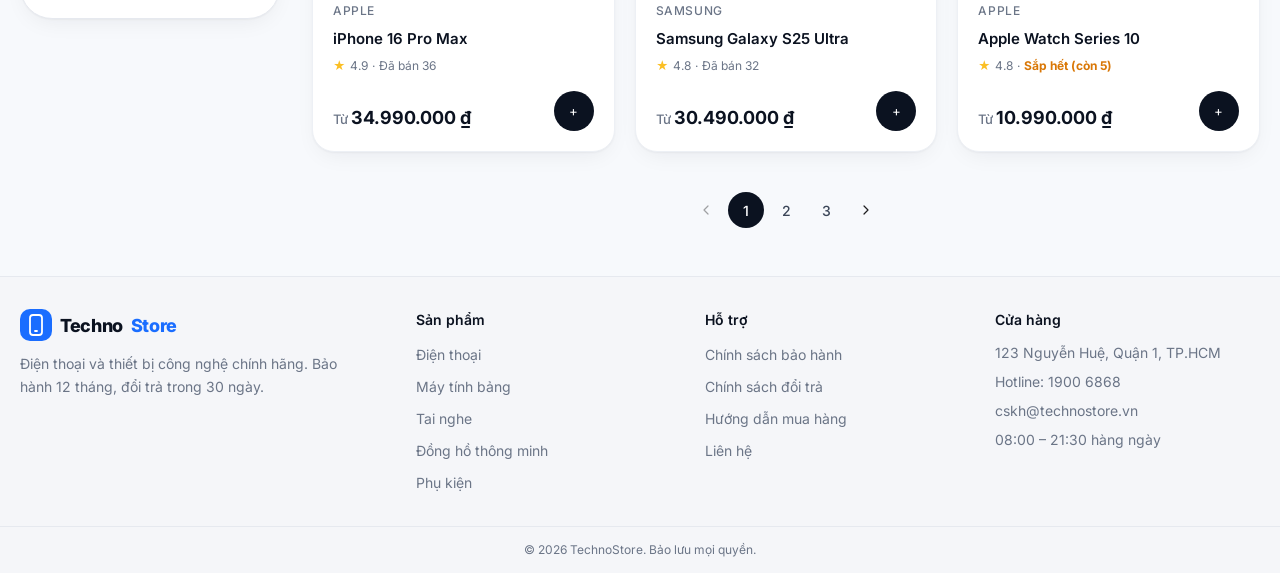
==== commit 136100b4: "add img" ====
--- a/index.html
+++ b/index.html
@@ -33,7 +33,7 @@
             Chip A18 Pro, camera 48MP và pin cả ngày. Trả góp 0% lãi suất, thu cũ đổi mới trợ giá đến 5 triệu.
           </p>
           <div class="hero-actions">
-            <a href="view/customer/detail.html?id=1" class="btn btn-primary btn-lg">Mua ngay</a>
+            <a href="detail.html?id=1" class="btn btn-primary btn-lg">Mua ngay</a>
             <button onclick="document.getElementById('list').scrollIntoView({ behavior: 'smooth' })"
               class="btn btn-secondary btn-lg">
               Xem tất cả sản phẩm
@@ -232,14 +232,12 @@
       // 1. Render Header & Footer
       renderStoreHeader('headerContainer', {
         basePath: './',
-        viewPath: 'view/',
         isRoot: true,
         activePage: 'home'
       });
 
       renderStoreFooter('footerContainer', {
         basePath: './',
-        viewPath: 'view/',
         isRoot: true
       });
 
@@ -247,7 +245,7 @@
       const hero = getProducts().find(p => !p.isDeleted && (Number(p.stock) || 0) > 0) || getProducts()[0];
       const heroArt = document.getElementById('heroArtWrapper');
       if (heroArt && hero) {
-        heroArt.innerHTML = renderProductImage(hero, 'width:100%;height:360px;');
+        heroArt.innerHTML = renderProductImage(hero, 'width:100%;height:100%;');
       }
       const heroPriceEl = document.getElementById('heroStartingPrice');
       if (heroPriceEl && hero) {
@@ -256,15 +254,21 @@
 
       // 3. Initialize Search & Filter Controller (Chế độ Trang chủ: ẩn sản phẩm hết hàng)
       window.filterCtrl = new FilterController({
-        detailUrlPrefix: 'view/customer/detail.html?id=',
+        detailUrlPrefix: 'detail.html?id=',
         isHome: true
       });
       window.filterCtrl.init();
 
-      // Check category in URL if any
-      const urlCat = new URLSearchParams(window.location.search).get('cat');
+      // Check query / category in URL if any
+      const urlParams = new URLSearchParams(window.location.search);
+      const urlCat = urlParams.get('cat');
       if (urlCat) {
         filterCtrl.setCategory(urlCat);
+      }
+      const urlQ = urlParams.get('q');
+      if (urlQ) {
+        const listEl = document.getElementById('list');
+        if (listEl) listEl.scrollIntoView({ behavior: 'smooth' });
       }
     });
   </script>
--- a/css/components.css
+++ b/css/components.css
@@ -697,7 +697,7 @@
 
 .product-art-wrap {
   margin: 0 auto;
-  height: 192px;
+  height: 216px;
   display: flex;
   align-items: center;
   justify-content: center;
--- a/css/pages/home.css
+++ b/css/pages/home.css
@@ -96,6 +96,19 @@
   filter: drop-shadow(0 20px 30px rgba(0, 0, 0, 0.15));
 }
 
+.hero-device-art > .product-image-frame {
+  display: flex;
+  align-items: center;
+  justify-content: center;
+}
+
+.hero-device-art > .product-image-frame > img {
+  width: auto;
+  height: 100%;
+  max-width: 100%;
+  object-fit: contain;
+}
+
 @media (min-width: 640px) {
   .hero-device-art {
     height: 384px;
--- a/css/responsive.css
+++ b/css/responsive.css
@@ -145,7 +145,7 @@
   }
 
   .product-art-wrap {
-    height: 168px;
+    height: 184px;
   }
 
   .detail-main-grid {
@@ -402,7 +402,7 @@
   }
 
   .product-art-wrap {
-    height: clamp(118px, 38vw, 168px);
+    height: clamp(128px, 42vw, 176px);
   }
 
   .product-badges {
@@ -470,8 +470,8 @@
     border-radius: 22px;
   }
 
-  .gallery-main-art {
-    height: min(78vw, 340px);
+  .gallery-main-view > .product-image-frame {
+    min-height: 0;
   }
 
   .gallery-thumbs-row {
@@ -485,7 +485,7 @@
     padding: 8px 0;
   }
 
-  .gallery-thumb-art {
+  .gallery-thumb-item > .product-image-frame {
     height: 64px;
   }
 
